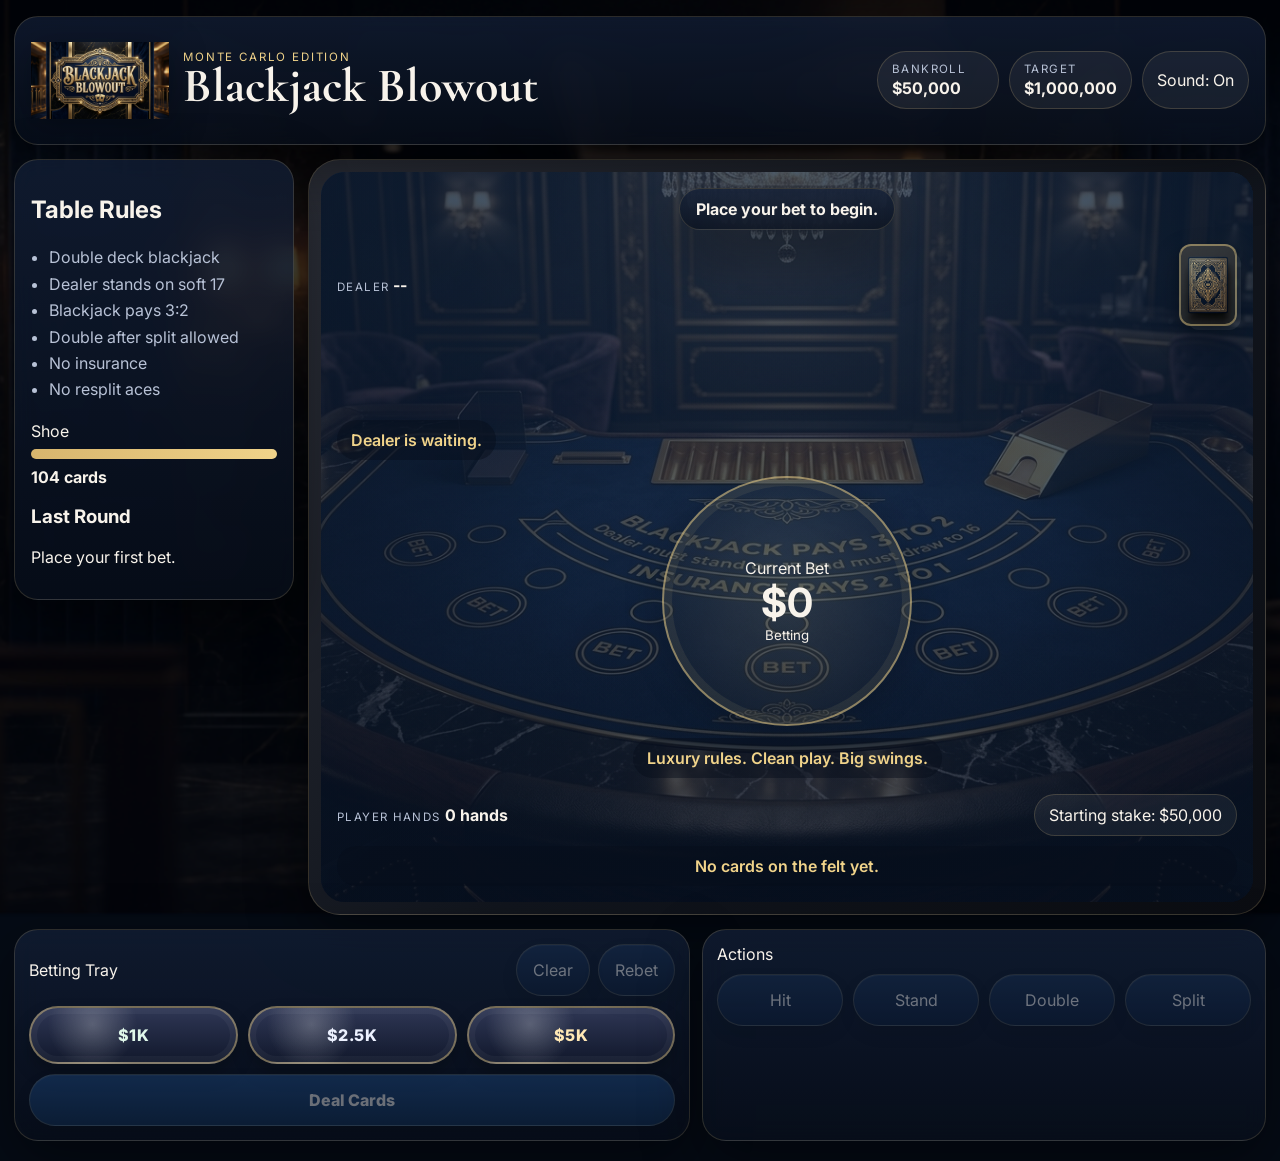
==== blackjack-blowout/index.html @ 3c278574 "Add Blackjack Blowout game" ====
<!DOCTYPE html>
<html lang="en">
<head>
  <meta charset="UTF-8" />
  <meta name="viewport" content="width=device-width, initial-scale=1.0, viewport-fit=cover" />
  <title>Blackjack Blowout</title>
  <link rel="preconnect" href="https://fonts.googleapis.com">
  <link rel="preconnect" href="https://fonts.gstatic.com" crossorigin>
  <link href="https://fonts.googleapis.com/css2?family=Cormorant+Garamond:wght@600;700&family=Inter:wght@400;500;600;700;800&display=swap" rel="stylesheet">
  <link rel="stylesheet" href="./styles.css" />
</head>
<body>
  <div class="app-shell" id="appShell">
    <div class="ambient-bg"></div>
    <div class="table-wrap">
      <header class="topbar glass-panel">
        <div class="brand-wrap">
          <img class="brand-logo" src="./assets/generated/01-logo-plate.png" alt="Blackjack Blowout" />
          <div>
            <div class="eyebrow">Monte Carlo Edition</div>
            <h1>Blackjack Blowout</h1>
          </div>
        </div>
        <div class="top-stats">
          <div class="stat-pill"><span>Bankroll</span><strong id="bankrollValue">$50,000</strong></div>
          <div class="stat-pill"><span>Target</span><strong>$1,000,000</strong></div>
          <button class="icon-btn" id="soundToggle" aria-label="Toggle sound">Sound: On</button>
        </div>
      </header>

      <main class="table-shell">
        <section class="side-panel glass-panel desktop-only">
          <h2>Table Rules</h2>
          <ul class="rule-list">
            <li>Double deck blackjack</li>
            <li>Dealer stands on soft 17</li>
            <li>Blackjack pays 3:2</li>
            <li>Double after split allowed</li>
            <li>No insurance</li>
            <li>No resplit aces</li>
          </ul>
          <div class="shoe-meter">
            <span>Shoe</span>
            <div class="meter"><div id="shoeFill"></div></div>
            <strong id="shoeCount">104 cards</strong>
          </div>
          <div class="round-history">
            <h3>Last Round</h3>
            <p id="lastRoundText">Place your first bet.</p>
          </div>
        </section>

        <section class="table-panel">
          <div class="table-frame">
            <div class="table-surface" id="tableSurface">
              <img class="table-hero" src="./assets/generated/02-table-hero-bg.png" alt="Luxury blackjack table" />
              <div class="table-overlay"></div>

              <div class="status-banner glass-panel" id="statusBanner">Place your bet to begin.</div>

              <section class="dealer-zone zone">
                <div class="zone-heading">
                  <div>
                    <span class="label">Dealer</span>
                    <strong id="dealerTotal">--</strong>
                  </div>
                  <div class="shoe-stack" id="shoeStack" title="Shoe"></div>
                </div>
                <div class="hand-row" id="dealerHand"></div>
              </section>

              <section class="table-center">
                <div class="bet-circle" id="betCircle">
                  <span>Current Bet</span>
                  <strong id="currentBetValue">$0</strong>
                  <small id="roundPhaseLabel">Betting</small>
                </div>
                <div class="table-message" id="tableMessage">Luxury rules. Clean play. Big swings.</div>
              </section>

              <section class="player-zone zone">
                <div class="zone-heading">
                  <div>
                    <span class="label">Player Hands</span>
                    <strong id="playerSummary">0 active</strong>
                  </div>
                  <div class="campaign-pill" id="campaignState">Starting stake: $50,000</div>
                </div>
                <div class="hands-grid" id="playerHands"></div>
              </section>
            </div>
          </div>
        </section>

        <section class="side-panel glass-panel mobile-secondary">
          <div class="mini-grid">
            <div>
              <span class="mini-label">Shoe</span>
              <strong id="shoeCountMobile">104 cards</strong>
            </div>
            <div>
              <span class="mini-label">Round</span>
              <strong id="roundStateMobile">Betting</strong>
            </div>
          </div>
        </section>
      </main>

      <footer class="control-dock">
        <div class="betting-panel glass-panel">
          <div class="panel-header">
            <span>Betting Tray</span>
            <div class="bet-controls-inline">
              <button class="ghost-btn" id="clearBetBtn">Clear</button>
              <button class="ghost-btn" id="rebetBtn">Rebet</button>
            </div>
          </div>
          <div class="chip-row" id="chipRow">
            <button class="chip-btn chip-1000" data-chip="1000">$1K</button>
            <button class="chip-btn chip-2500" data-chip="2500">$2.5K</button>
            <button class="chip-btn chip-5000" data-chip="5000">$5K</button>
          </div>
          <div class="deal-row">
            <button class="primary-btn" id="dealBtn">Deal Cards</button>
          </div>
        </div>

        <div class="action-panel glass-panel">
          <div class="panel-header"><span>Actions</span></div>
          <div class="action-row">
            <button class="action-btn" id="hitBtn">Hit</button>
            <button class="action-btn" id="standBtn">Stand</button>
            <button class="action-btn" id="doubleBtn">Double</button>
            <button class="action-btn" id="splitBtn">Split</button>
          </div>
        </div>
      </footer>
    </div>
  </div>

  <script src="./script.js"></script>
</body>
</html>
---- blackjack-blowout/styles.css ----
:root {
  --bg: #08111f;
  --felt-a: #10284b;
  --felt-b: #0b1c37;
  --felt-c: #17355d;
  --gold: #d7b56d;
  --gold-hi: #f0d38a;
  --marble: #1a1d24;
  --card: #f5efe5;
  --text: #f8f3eb;
  --muted: #b8c2d6;
  --danger: #d55b6a;
  --success: #65d39d;
  --shadow-xl: 0 20px 60px rgba(0, 0, 0, 0.45);
  --shadow-card: 0 12px 28px rgba(0, 0, 0, 0.28), 0 2px 6px rgba(0, 0, 0, 0.2);
  --ring: inset 0 0 0 1px rgba(240, 211, 138, 0.22);
}
* { box-sizing: border-box; }
html, body { margin: 0; min-height: 100%; }
body {
  font-family: 'Inter', system-ui, sans-serif;
  color: var(--text);
  background: radial-gradient(circle at top, #102746, #050b15 58%);
}
button { font: inherit; }
.app-shell {
  position: relative;
  min-height: 100vh;
  overflow: hidden;
}
.ambient-bg {
  position: fixed;
  inset: 0;
  background:
    linear-gradient(rgba(2, 5, 13, 0.6), rgba(2, 5, 13, 0.82)),
    url('./assets/generated/05-ambient-marble-lounge-bg.png') center/cover no-repeat;
  filter: saturate(1.05) blur(1px);
  transform: scale(1.03);
}
.table-wrap {
  position: relative;
  z-index: 1;
  width: min(1400px, 100%);
  margin: 0 auto;
  padding: max(16px, env(safe-area-inset-top)) 14px max(20px, env(safe-area-inset-bottom));
}
.glass-panel {
  background: linear-gradient(180deg, rgba(18, 30, 53, 0.78), rgba(8, 15, 28, 0.72));
  backdrop-filter: blur(12px);
  border: 1px solid rgba(240, 211, 138, 0.16);
  box-shadow: var(--shadow-xl);
}
.topbar {
  border-radius: 24px;
  padding: 14px 16px;
  display: flex;
  flex-wrap: wrap;
  align-items: center;
  justify-content: space-between;
  gap: 14px;
  margin-bottom: 14px;
}
.brand-wrap { display: flex; align-items: center; gap: 14px; min-width: 0; }
.brand-logo {
  width: clamp(84px, 18vw, 138px);
  aspect-ratio: 1.4 / 1;
  object-fit: contain;
  filter: drop-shadow(0 8px 18px rgba(0,0,0,.3));
}
.eyebrow { color: var(--gold-hi); text-transform: uppercase; letter-spacing: 0.16em; font-size: 0.72rem; }
h1 {
  margin: 0;
  font-family: 'Cormorant Garamond', serif;
  font-size: clamp(2rem, 4vw, 3rem);
  line-height: 0.95;
}
.top-stats { display: flex; flex-wrap: wrap; justify-content: flex-end; gap: 10px; }
.stat-pill, .campaign-pill, .icon-btn {
  border-radius: 999px;
  padding: 10px 14px;
  background: rgba(255,255,255,0.06);
  border: 1px solid rgba(240,211,138,.18);
  color: var(--text);
}
.stat-pill { display: flex; flex-direction: column; gap: 2px; min-width: 122px; }
.stat-pill span, .mini-label, .label { color: var(--muted); font-size: 0.72rem; text-transform: uppercase; letter-spacing: 0.12em; }
.stat-pill strong, .campaign-pill { font-size: 1rem; }
.icon-btn { cursor: pointer; }
.table-shell { display: grid; grid-template-columns: 1fr; gap: 14px; }
.table-panel { min-width: 0; }
.table-frame {
  border-radius: 32px;
  padding: 12px;
  background: linear-gradient(135deg, #2a2d36, #11151d 55%, #0b0d12);
  box-shadow: var(--shadow-xl);
  border: 1px solid rgba(240,211,138,.18);
}
.table-surface {
  position: relative;
  overflow: hidden;
  border-radius: 24px;
  background: radial-gradient(circle at top, rgba(255,255,255,.06), transparent 30%), linear-gradient(180deg, var(--felt-c), var(--felt-b));
  min-height: 64vh;
  padding: 16px;
  display: grid;
  grid-template-rows: auto 1fr auto;
}
.table-hero {
  position: absolute;
  inset: 0;
  width: 100%;
  height: 100%;
  object-fit: cover;
  opacity: .38;
}
.table-overlay {
  position: absolute;
  inset: 0;
  background:
    radial-gradient(circle at center, transparent 0, rgba(8,15,28,.08) 42%, rgba(8,15,28,.42) 100%),
    linear-gradient(180deg, rgba(9,22,42,.18), rgba(5,11,22,.26));
}
.status-banner {
  position: relative;
  z-index: 1;
  justify-self: center;
  border-radius: 999px;
  padding: 10px 16px;
  margin-bottom: 14px;
  text-align: center;
  font-weight: 700;
}
.zone, .table-center { position: relative; z-index: 1; }
.zone-heading {
  display: flex; justify-content: space-between; align-items: center; gap: 10px; margin-bottom: 10px;
}
.shoe-stack {
  width: 58px; height: 82px; border-radius: 12px;
  background: url('./assets/generated/04-card-back.png') center/cover no-repeat;
  border: 2px solid rgba(240,211,138,.45);
  box-shadow: var(--shadow-card);
  position: relative;
}
.shoe-stack::after {
  content: '';
  position: absolute;
  inset: 6px -6px -6px 6px;
  border-radius: 12px;
  background: rgba(255,255,255,.08);
  z-index: -1;
}
.hand-row, .hand-cards {
  display: flex;
  align-items: flex-end;
  min-height: 124px;
  flex-wrap: nowrap;
}
.card {
  width: clamp(66px, 16vw, 96px);
  aspect-ratio: 5 / 7;
  border-radius: 12px;
  background: linear-gradient(180deg, #fffcf6, var(--card));
  box-shadow: var(--shadow-card), var(--ring);
  margin-left: -18px;
  position: relative;
  overflow: hidden;
  transform-origin: center bottom;
  animation: dealIn .35s ease;
}
.card:first-child { margin-left: 0; }
.card.face-down {
  background: url('./assets/generated/04-card-back.png') center/cover no-repeat;
}
.card-inner {
  display: flex; flex-direction: column; justify-content: space-between; height: 100%; padding: 8px;
  color: #13161d;
}
.card-value { font-weight: 800; font-size: 1.1rem; }
.card-suit { font-size: 1.2rem; }
.card.center-mark {
  display: flex; align-items: center; justify-content: center; font-size: 1.8rem; font-weight: 800;
}
.card.red .card-inner, .card.red.center-mark { color: #b3263d; }
.table-center {
  display: grid; place-items: center; gap: 12px; padding: 16px 0;
}
.bet-circle {
  width: min(250px, 58vw); aspect-ratio: 1;
  border-radius: 50%;
  border: 2px solid rgba(240,211,138,.55);
  background: radial-gradient(circle at center, rgba(240,211,138,.12), rgba(10,21,41,.28));
  box-shadow: inset 0 0 0 8px rgba(240,211,138,.08), 0 0 38px rgba(0,0,0,.22);
  display: flex; flex-direction: column; align-items: center; justify-content: center;
  text-align: center;
}
.bet-circle strong { font-size: clamp(1.6rem, 5vw, 2.5rem); }
.table-message {
  text-align: center; color: var(--gold-hi); font-weight: 600; background: rgba(8,15,28,.46); padding: 10px 14px; border-radius: 999px;
}
.hands-grid {
  display: grid; grid-template-columns: repeat(auto-fit, minmax(220px, 1fr)); gap: 12px;
}
.player-hand {
  border-radius: 20px; padding: 12px; min-height: 162px; position: relative;
  background: linear-gradient(180deg, rgba(15,27,47,.75), rgba(8,15,28,.82));
  border: 1px solid rgba(240,211,138,.16);
}
.player-hand.active {
  box-shadow: 0 0 0 2px rgba(240,211,138,.35), 0 14px 28px rgba(0,0,0,.22);
  transform: translateY(-2px);
}
.hand-header { display: flex; justify-content: space-between; align-items: center; gap: 8px; margin-bottom: 10px; }
.result-tag {
  font-size: .72rem; text-transform: uppercase; letter-spacing: .12em; padding: 6px 10px; border-radius: 999px; background: rgba(255,255,255,.08);
}
.result-tag.win, .result-tag.blackjack { background: rgba(101,211,157,.18); color: #bff5d9; }
.result-tag.lose, .result-tag.bust { background: rgba(213,91,106,.18); color: #ffcad2; }
.result-tag.push { background: rgba(240,211,138,.14); color: #f0d38a; }
.side-panel { border-radius: 24px; padding: 16px; }
.desktop-only { display: none; }
.mobile-secondary .mini-grid { display: flex; justify-content: space-between; gap: 16px; }
.rule-list { padding-left: 18px; color: var(--muted); line-height: 1.65; }
.shoe-meter { margin-top: 18px; }
.meter { width: 100%; height: 10px; border-radius: 999px; background: rgba(255,255,255,.08); overflow: hidden; margin: 8px 0; }
.meter > div { height: 100%; width: 100%; background: linear-gradient(90deg, var(--gold), var(--gold-hi)); }
.control-dock {
  position: sticky; bottom: 0; z-index: 5; display: grid; grid-template-columns: 1fr; gap: 12px; margin-top: 14px;
}
.betting-panel, .action-panel { border-radius: 24px; padding: 14px; }
.panel-header { display: flex; justify-content: space-between; align-items: center; gap: 10px; margin-bottom: 10px; }
.bet-controls-inline { display: flex; gap: 8px; }
.chip-row, .action-row { display: grid; grid-template-columns: repeat(3, 1fr); gap: 10px; }
.action-row { grid-template-columns: repeat(2, 1fr); }
.chip-btn, .ghost-btn, .primary-btn, .action-btn {
  border: 0; border-radius: 999px; cursor: pointer; color: white;
}
.chip-btn {
  min-height: 58px; font-weight: 800; letter-spacing: .03em;
  background: radial-gradient(circle at 30% 30%, rgba(255,255,255,.24), transparent 30%), linear-gradient(180deg, #2f3755, #11182c);
  border: 2px solid rgba(240,211,138,.45);
  box-shadow: inset 0 0 0 6px rgba(255,255,255,.04), 0 10px 18px rgba(0,0,0,.22);
}
.chip-1000 { color: #dff7ea; }
.chip-2500 { color: #ecf1ff; }
.chip-5000 { color: #ffe8b5; }
.ghost-btn, .action-btn, .primary-btn {
  min-height: 52px; padding: 0 16px;
  background: linear-gradient(180deg, #183258, #0c1e3a);
  border: 1px solid rgba(240,211,138,.25);
  box-shadow: inset 0 1px 0 rgba(255,255,255,.08), 0 8px 18px rgba(0,0,0,.22);
}
.primary-btn { width: 100%; font-weight: 800; background: linear-gradient(180deg, #21518d, #13345c); }
.action-btn[disabled], .primary-btn[disabled], .ghost-btn[disabled], .chip-btn[disabled] {
  opacity: .4; cursor: not-allowed;
}
.deal-row { margin-top: 10px; }
.round-flash { animation: pulseGlow 1s ease; }
.shoe-shuffling { animation: shuffleShake .7s ease 2; }
@keyframes dealIn {
  from { opacity: 0; transform: translateY(-18px) scale(.94) rotate(-4deg); }
  to { opacity: 1; transform: translateY(0) scale(1) rotate(0); }
}
@keyframes pulseGlow {
  0%,100% { box-shadow: 0 0 0 rgba(240,211,138,0); }
  50% { box-shadow: 0 0 32px rgba(240,211,138,.35); }
}
@keyframes shuffleShake {
  0%,100% { transform: rotate(0); }
  25% { transform: rotate(-4deg) translateX(-2px); }
  75% { transform: rotate(4deg) translateX(2px); }
}
@media (min-width: 960px) {
  .table-shell { grid-template-columns: 280px 1fr; align-items: start; }
  .desktop-only { display: block; }
  .mobile-secondary { display: none; }
  .control-dock { grid-template-columns: 1.2fr 1fr; }
  .action-row { grid-template-columns: repeat(4, 1fr); }
}
@media (max-width: 640px) {
  .top-stats { width: 100%; justify-content: stretch; }
  .stat-pill, .icon-btn { flex: 1; min-width: 0; text-align: center; }
  .table-surface { min-height: 58vh; padding: 12px; }
  .hands-grid { grid-template-columns: 1fr; }
  .card { margin-left: -12px; }
}
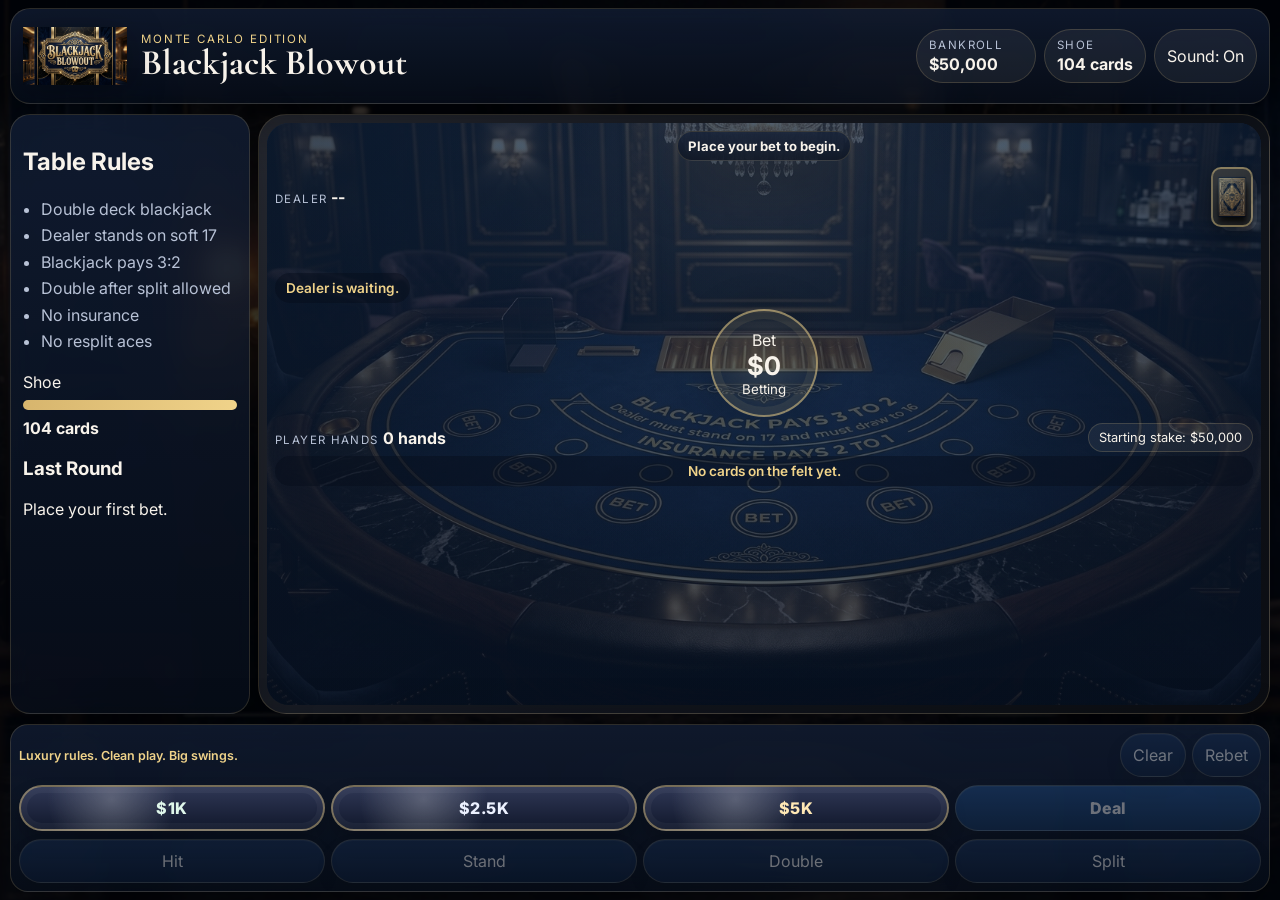
==== commit 04544611: "Consolidate Blackjack Blowout UI for viewport fit" ====
--- a/blackjack-blowout/index.html
+++ b/blackjack-blowout/index.html
@@ -22,9 +22,9 @@
           </div>
         </div>
         <div class="top-stats">
-          <div class="stat-pill"><span>Bankroll</span><strong id="bankrollValue">$50,000</strong></div>
-          <div class="stat-pill"><span>Target</span><strong>$1,000,000</strong></div>
-          <button class="icon-btn" id="soundToggle" aria-label="Toggle sound">Sound: On</button>
+          <div class="stat-pill bankroll-pill"><span>Bankroll</span><strong id="bankrollValue">$50,000</strong></div>
+          <div class="stat-pill compact-stat"><span>Shoe</span><strong id="shoeCountMobile">104 cards</strong></div>
+          <button class="icon-btn compact-sound" id="soundToggle" aria-label="Toggle sound">Sound: On</button>
         </div>
       </header>
 
@@ -58,6 +58,11 @@
 
               <div class="status-banner glass-panel" id="statusBanner">Place your bet to begin.</div>
 
+              <div class="mobile-meta-strip glass-panel">
+                <div><span class="mini-label">Round</span><strong id="roundStateMobile">Betting</strong></div>
+                <div><span class="mini-label">Target</span><strong>$1,000,000</strong></div>
+              </div>
+
               <section class="dealer-zone zone">
                 <div class="zone-heading">
                   <div>
@@ -71,11 +76,10 @@
 
               <section class="table-center">
                 <div class="bet-circle" id="betCircle">
-                  <span>Current Bet</span>
+                  <span>Bet</span>
                   <strong id="currentBetValue">$0</strong>
                   <small id="roundPhaseLabel">Betting</small>
                 </div>
-                <div class="table-message" id="tableMessage">Luxury rules. Clean play. Big swings.</div>
               </section>
 
               <section class="player-zone zone">
@@ -84,7 +88,7 @@
                     <span class="label">Player Hands</span>
                     <strong id="playerSummary">0 active</strong>
                   </div>
-                  <div class="campaign-pill" id="campaignState">Starting stake: $50,000</div>
+                  <div class="campaign-pill" id="campaignState">Target: $1M</div>
                 </div>
                 <div class="hands-grid" id="playerHands"></div>
               </section>
@@ -92,47 +96,28 @@
           </div>
         </section>
 
-        <section class="side-panel glass-panel mobile-secondary">
-          <div class="mini-grid">
-            <div>
-              <span class="mini-label">Shoe</span>
-              <strong id="shoeCountMobile">104 cards</strong>
-            </div>
-            <div>
-              <span class="mini-label">Round</span>
-              <strong id="roundStateMobile">Betting</strong>
-            </div>
-          </div>
-        </section>
+
       </main>
 
-      <footer class="control-dock">
-        <div class="betting-panel glass-panel">
-          <div class="panel-header">
-            <span>Betting Tray</span>
-            <div class="bet-controls-inline">
-              <button class="ghost-btn" id="clearBetBtn">Clear</button>
-              <button class="ghost-btn" id="rebetBtn">Rebet</button>
-            </div>
-          </div>
-          <div class="chip-row" id="chipRow">
-            <button class="chip-btn chip-1000" data-chip="1000">$1K</button>
-            <button class="chip-btn chip-2500" data-chip="2500">$2.5K</button>
-            <button class="chip-btn chip-5000" data-chip="5000">$5K</button>
-          </div>
-          <div class="deal-row">
-            <button class="primary-btn" id="dealBtn">Deal Cards</button>
+      <footer class="control-dock glass-panel">
+        <div class="controls-topline">
+          <div class="control-label" id="tableMessage">Luxury rules. Clean play. Big swings.</div>
+          <div class="bet-controls-inline">
+            <button class="ghost-btn" id="clearBetBtn">Clear</button>
+            <button class="ghost-btn" id="rebetBtn">Rebet</button>
           </div>
         </div>
-
-        <div class="action-panel glass-panel">
-          <div class="panel-header"><span>Actions</span></div>
-          <div class="action-row">
-            <button class="action-btn" id="hitBtn">Hit</button>
-            <button class="action-btn" id="standBtn">Stand</button>
-            <button class="action-btn" id="doubleBtn">Double</button>
-            <button class="action-btn" id="splitBtn">Split</button>
-          </div>
+        <div class="chip-row" id="chipRow">
+          <button class="chip-btn chip-1000" data-chip="1000">$1K</button>
+          <button class="chip-btn chip-2500" data-chip="2500">$2.5K</button>
+          <button class="chip-btn chip-5000" data-chip="5000">$5K</button>
+          <button class="primary-btn deal-btn-inline" id="dealBtn">Deal</button>
+        </div>
+        <div class="action-row">
+          <button class="action-btn" id="hitBtn">Hit</button>
+          <button class="action-btn" id="standBtn">Stand</button>
+          <button class="action-btn" id="doubleBtn">Double</button>
+          <button class="action-btn" id="splitBtn">Split</button>
         </div>
       </footer>
     </div>
--- a/blackjack-blowout/styles.css
+++ b/blackjack-blowout/styles.css
@@ -21,6 +21,7 @@
   font-family: 'Inter', system-ui, sans-serif;
   color: var(--text);
   background: radial-gradient(circle at top, #102746, #050b15 58%);
+  overflow-x: hidden;
 }
 button { font: inherit; }
 .app-shell {
@@ -42,7 +43,11 @@
   z-index: 1;
   width: min(1400px, 100%);
   margin: 0 auto;
-  padding: max(16px, env(safe-area-inset-top)) 14px max(20px, env(safe-area-inset-bottom));
+  min-height: 100dvh;
+  display: grid;
+  grid-template-rows: auto 1fr auto;
+  gap: 10px;
+  padding: max(8px, env(safe-area-inset-top)) 10px max(8px, env(safe-area-inset-bottom));
 }
 .glass-panel {
   background: linear-gradient(180deg, rgba(18, 30, 53, 0.78), rgba(8, 15, 28, 0.72));
@@ -51,18 +56,17 @@
   box-shadow: var(--shadow-xl);
 }
 .topbar {
-  border-radius: 24px;
-  padding: 14px 16px;
+  border-radius: 20px;
+  padding: 10px 12px;
   display: flex;
   flex-wrap: wrap;
   align-items: center;
   justify-content: space-between;
-  gap: 14px;
-  margin-bottom: 14px;
+  gap: 10px;
 }
 .brand-wrap { display: flex; align-items: center; gap: 14px; min-width: 0; }
 .brand-logo {
-  width: clamp(84px, 18vw, 138px);
+  width: clamp(62px, 12vw, 104px);
   aspect-ratio: 1.4 / 1;
   object-fit: contain;
   filter: drop-shadow(0 8px 18px rgba(0,0,0,.3));
@@ -71,39 +75,45 @@
 h1 {
   margin: 0;
   font-family: 'Cormorant Garamond', serif;
-  font-size: clamp(2rem, 4vw, 3rem);
+  font-size: clamp(1.35rem, 2.8vw, 2.4rem);
   line-height: 0.95;
 }
-.top-stats { display: flex; flex-wrap: wrap; justify-content: flex-end; gap: 10px; }
+.top-stats { display: flex; flex-wrap: wrap; justify-content: flex-end; gap: 8px; }
 .stat-pill, .campaign-pill, .icon-btn {
   border-radius: 999px;
-  padding: 10px 14px;
+  padding: 8px 12px;
   background: rgba(255,255,255,0.06);
   border: 1px solid rgba(240,211,138,.18);
   color: var(--text);
 }
-.stat-pill { display: flex; flex-direction: column; gap: 2px; min-width: 122px; }
+.stat-pill { display: flex; flex-direction: column; gap: 2px; min-width: 106px; }
+.bankroll-pill { min-width: 120px; }
+.compact-stat { min-width: 92px; }
+.compact-sound { min-width: 88px; }
 .stat-pill span, .mini-label, .label { color: var(--muted); font-size: 0.72rem; text-transform: uppercase; letter-spacing: 0.12em; }
 .stat-pill strong, .campaign-pill { font-size: 1rem; }
 .icon-btn { cursor: pointer; }
-.table-shell { display: grid; grid-template-columns: 1fr; gap: 14px; }
+.table-shell { display: grid; grid-template-columns: 1fr; gap: 8px; min-height: 0; }
 .table-panel { min-width: 0; }
 .table-frame {
-  border-radius: 32px;
-  padding: 12px;
+  border-radius: 28px;
+  padding: 8px;
   background: linear-gradient(135deg, #2a2d36, #11151d 55%, #0b0d12);
   box-shadow: var(--shadow-xl);
   border: 1px solid rgba(240,211,138,.18);
+  height: 100%;
 }
 .table-surface {
   position: relative;
   overflow: hidden;
-  border-radius: 24px;
+  border-radius: 22px;
   background: radial-gradient(circle at top, rgba(255,255,255,.06), transparent 30%), linear-gradient(180deg, var(--felt-c), var(--felt-b));
-  min-height: 64vh;
-  padding: 16px;
+  min-height: 0;
+  height: 100%;
+  padding: 8px;
   display: grid;
-  grid-template-rows: auto 1fr auto;
+  grid-template-rows: auto auto auto auto 1fr;
+  gap: 6px;
 }
 .table-hero {
   position: absolute;
@@ -125,17 +135,30 @@
   z-index: 1;
   justify-self: center;
   border-radius: 999px;
-  padding: 10px 16px;
-  margin-bottom: 14px;
+  padding: 6px 10px;
   text-align: center;
   font-weight: 700;
-}
+  font-size: .82rem;
+  max-width: 100%;
+}
+.mobile-meta-strip {
+  position: relative;
+  z-index: 1;
+  display: flex;
+  justify-content: space-between;
+  gap: 12px;
+  align-items: center;
+  border-radius: 14px;
+  padding: 6px 10px;
+}
+.mobile-meta-strip strong { font-size: .86rem; }
 .zone, .table-center { position: relative; z-index: 1; }
 .zone-heading {
-  display: flex; justify-content: space-between; align-items: center; gap: 10px; margin-bottom: 10px;
-}
+  display: flex; justify-content: space-between; align-items: center; gap: 8px; margin-bottom: 4px;
+}
+.zone-heading .campaign-pill { font-size: .8rem; padding: 6px 10px; }
 .shoe-stack {
-  width: 58px; height: 82px; border-radius: 12px;
+  width: 42px; height: 60px; border-radius: 10px;
   background: url('./assets/generated/04-card-back.png') center/cover no-repeat;
   border: 2px solid rgba(240,211,138,.45);
   box-shadow: var(--shadow-card);
@@ -152,16 +175,16 @@
 .hand-row, .hand-cards {
   display: flex;
   align-items: flex-end;
-  min-height: 124px;
+  min-height: 72px;
   flex-wrap: nowrap;
 }
 .card {
-  width: clamp(66px, 16vw, 96px);
+  width: clamp(38px, 9vw, 70px);
   aspect-ratio: 5 / 7;
   border-radius: 12px;
   background: linear-gradient(180deg, #fffcf6, var(--card));
   box-shadow: var(--shadow-card), var(--ring);
-  margin-left: -18px;
+  margin-left: -12px;
   position: relative;
   overflow: hidden;
   transform-origin: center bottom;
@@ -172,20 +195,20 @@
   background: url('./assets/generated/04-card-back.png') center/cover no-repeat;
 }
 .card-inner {
-  display: flex; flex-direction: column; justify-content: space-between; height: 100%; padding: 8px;
+  display: flex; flex-direction: column; justify-content: space-between; height: 100%; padding: 5px;
   color: #13161d;
 }
-.card-value { font-weight: 800; font-size: 1.1rem; }
-.card-suit { font-size: 1.2rem; }
+.card-value { font-weight: 800; font-size: .82rem; }
+.card-suit { font-size: .88rem; }
 .card.center-mark {
-  display: flex; align-items: center; justify-content: center; font-size: 1.8rem; font-weight: 800;
+  display: flex; align-items: center; justify-content: center; font-size: 1.15rem; font-weight: 800;
 }
 .card.red .card-inner, .card.red.center-mark { color: #b3263d; }
 .table-center {
-  display: grid; place-items: center; gap: 12px; padding: 16px 0;
+  display: grid; place-items: center; gap: 4px; padding: 0;
 }
 .bet-circle {
-  width: min(250px, 58vw); aspect-ratio: 1;
+  width: min(108px, 24vw); aspect-ratio: 1;
   border-radius: 50%;
   border: 2px solid rgba(240,211,138,.55);
   background: radial-gradient(circle at center, rgba(240,211,138,.12), rgba(10,21,41,.28));
@@ -193,15 +216,15 @@
   display: flex; flex-direction: column; align-items: center; justify-content: center;
   text-align: center;
 }
-.bet-circle strong { font-size: clamp(1.6rem, 5vw, 2.5rem); }
+.bet-circle strong { font-size: clamp(1rem, 3.2vw, 1.6rem); }
 .table-message {
-  text-align: center; color: var(--gold-hi); font-weight: 600; background: rgba(8,15,28,.46); padding: 10px 14px; border-radius: 999px;
+  text-align: center; color: var(--gold-hi); font-weight: 600; background: rgba(8,15,28,.46); padding: 7px 11px; border-radius: 999px; font-size: .85rem;
 }
 .hands-grid {
-  display: grid; grid-template-columns: repeat(auto-fit, minmax(220px, 1fr)); gap: 12px;
+  display: grid; grid-template-columns: repeat(auto-fit, minmax(160px, 1fr)); gap: 6px;
 }
 .player-hand {
-  border-radius: 20px; padding: 12px; min-height: 162px; position: relative;
+  border-radius: 16px; padding: 8px; min-height: 98px; position: relative;
   background: linear-gradient(180deg, rgba(15,27,47,.75), rgba(8,15,28,.82));
   border: 1px solid rgba(240,211,138,.16);
 }
@@ -209,14 +232,14 @@
   box-shadow: 0 0 0 2px rgba(240,211,138,.35), 0 14px 28px rgba(0,0,0,.22);
   transform: translateY(-2px);
 }
-.hand-header { display: flex; justify-content: space-between; align-items: center; gap: 8px; margin-bottom: 10px; }
+.hand-header { display: flex; justify-content: space-between; align-items: center; gap: 8px; margin-bottom: 6px; }
 .result-tag {
   font-size: .72rem; text-transform: uppercase; letter-spacing: .12em; padding: 6px 10px; border-radius: 999px; background: rgba(255,255,255,.08);
 }
 .result-tag.win, .result-tag.blackjack { background: rgba(101,211,157,.18); color: #bff5d9; }
 .result-tag.lose, .result-tag.bust { background: rgba(213,91,106,.18); color: #ffcad2; }
 .result-tag.push { background: rgba(240,211,138,.14); color: #f0d38a; }
-.side-panel { border-radius: 24px; padding: 16px; }
+.side-panel { border-radius: 20px; padding: 12px; }
 .desktop-only { display: none; }
 .mobile-secondary .mini-grid { display: flex; justify-content: space-between; gap: 16px; }
 .rule-list { padding-left: 18px; color: var(--muted); line-height: 1.65; }
@@ -224,18 +247,36 @@
 .meter { width: 100%; height: 10px; border-radius: 999px; background: rgba(255,255,255,.08); overflow: hidden; margin: 8px 0; }
 .meter > div { height: 100%; width: 100%; background: linear-gradient(90deg, var(--gold), var(--gold-hi)); }
 .control-dock {
-  position: sticky; bottom: 0; z-index: 5; display: grid; grid-template-columns: 1fr; gap: 12px; margin-top: 14px;
-}
-.betting-panel, .action-panel { border-radius: 24px; padding: 14px; }
-.panel-header { display: flex; justify-content: space-between; align-items: center; gap: 10px; margin-bottom: 10px; }
-.bet-controls-inline { display: flex; gap: 8px; }
-.chip-row, .action-row { display: grid; grid-template-columns: repeat(3, 1fr); gap: 10px; }
-.action-row { grid-template-columns: repeat(2, 1fr); }
+  z-index: 5;
+  display: grid;
+  grid-template-columns: 1fr;
+  gap: 8px;
+  border-radius: 18px;
+  padding: 8px;
+}
+.controls-topline {
+  display: flex;
+  justify-content: space-between;
+  align-items: center;
+  gap: 10px;
+}
+.control-label {
+  min-width: 0;
+  color: var(--gold-hi);
+  font-weight: 600;
+  font-size: .78rem;
+  white-space: nowrap;
+  overflow: hidden;
+  text-overflow: ellipsis;
+}
+.bet-controls-inline { display: flex; gap: 6px; }
+.chip-row, .action-row { display: grid; grid-template-columns: repeat(4, 1fr); gap: 6px; }
+.deal-btn-inline { min-width: 0; }
 .chip-btn, .ghost-btn, .primary-btn, .action-btn {
   border: 0; border-radius: 999px; cursor: pointer; color: white;
 }
 .chip-btn {
-  min-height: 58px; font-weight: 800; letter-spacing: .03em;
+  min-height: 46px; font-weight: 800; letter-spacing: .03em;
   background: radial-gradient(circle at 30% 30%, rgba(255,255,255,.24), transparent 30%), linear-gradient(180deg, #2f3755, #11182c);
   border: 2px solid rgba(240,211,138,.45);
   box-shadow: inset 0 0 0 6px rgba(255,255,255,.04), 0 10px 18px rgba(0,0,0,.22);
@@ -244,7 +285,7 @@
 .chip-2500 { color: #ecf1ff; }
 .chip-5000 { color: #ffe8b5; }
 .ghost-btn, .action-btn, .primary-btn {
-  min-height: 52px; padding: 0 16px;
+  min-height: 44px; padding: 0 12px;
   background: linear-gradient(180deg, #183258, #0c1e3a);
   border: 1px solid rgba(240,211,138,.25);
   box-shadow: inset 0 1px 0 rgba(255,255,255,.08), 0 8px 18px rgba(0,0,0,.22);
@@ -270,16 +311,50 @@
   75% { transform: rotate(4deg) translateX(2px); }
 }
 @media (min-width: 960px) {
-  .table-shell { grid-template-columns: 280px 1fr; align-items: start; }
+  .table-shell { grid-template-columns: 240px 1fr; align-items: stretch; }
   .desktop-only { display: block; }
-  .mobile-secondary { display: none; }
-  .control-dock { grid-template-columns: 1.2fr 1fr; }
+  .mobile-meta-strip { display: none; }
+}
+@media (max-width: 820px) {
+  .desktop-only { display: none; }
+  .topbar { padding: 8px 10px; }
+  .brand-wrap { gap: 8px; }
+  .eyebrow { display: none; }
+  .top-stats { width: 100%; justify-content: stretch; gap: 6px; }
+  .stat-pill, .icon-btn { flex: 1; min-width: 0; text-align: center; padding: 6px 8px; }
+  .compact-sound { max-width: 96px; }
+  .table-wrap { padding-inline: 8px; gap: 8px; }
+  .table-surface { padding: 8px; }
+  .hands-grid { grid-template-columns: 1fr; }
+}
+@media (max-width: 640px) {
+  .table-wrap { min-height: 100svh; }
+  .topbar { border-radius: 16px; grid-template-columns: 1fr; }
+  .brand-logo { width: 42px; }
+  h1 { font-size: 1rem; }
+  .brand-wrap { min-width: 0; }
+  .top-stats .compact-stat { display: none; }
+  .status-banner { font-size: .76rem; }
+  .mobile-meta-strip { padding: 5px 8px; }
+  .zone-heading strong { font-size: .9rem; }
+  .zone-heading .campaign-pill { display: none; }
+  .bet-circle { width: min(92px, 22vw); }
+  .player-hand { min-height: 88px; }
+  .card { width: clamp(32px, 8.5vw, 52px); margin-left: -8px; }
+  .hand-row, .hand-cards { min-height: 56px; }
+  .controls-topline { flex-wrap: nowrap; }
+  .chip-row { grid-template-columns: repeat(4, minmax(0, 1fr)); }
   .action-row { grid-template-columns: repeat(4, 1fr); }
-}
-@media (max-width: 640px) {
-  .top-stats { width: 100%; justify-content: stretch; }
-  .stat-pill, .icon-btn { flex: 1; min-width: 0; text-align: center; }
-  .table-surface { min-height: 58vh; padding: 12px; }
-  .hands-grid { grid-template-columns: 1fr; }
-  .card { margin-left: -12px; }
-}
+  .chip-btn, .ghost-btn, .action-btn, .primary-btn { min-height: 36px; font-size: .82rem; padding: 0 8px; }
+}
+@media (max-height: 820px) {
+  .topbar, .side-panel, .control-dock { box-shadow: 0 12px 28px rgba(0,0,0,.32); }
+  .table-wrap { gap: 6px; }
+  .table-surface { grid-template-rows: auto auto auto auto 1fr; gap: 4px; }
+  .brand-logo { width: 40px; }
+  h1 { font-size: .96rem; }
+  .status-banner { padding: 5px 8px; }
+  .player-hand { min-height: 82px; }
+  .card { width: clamp(30px, 7.6vw, 48px); }
+  .chip-btn, .ghost-btn, .action-btn, .primary-btn { min-height: 34px; font-size: .78rem; }
+}
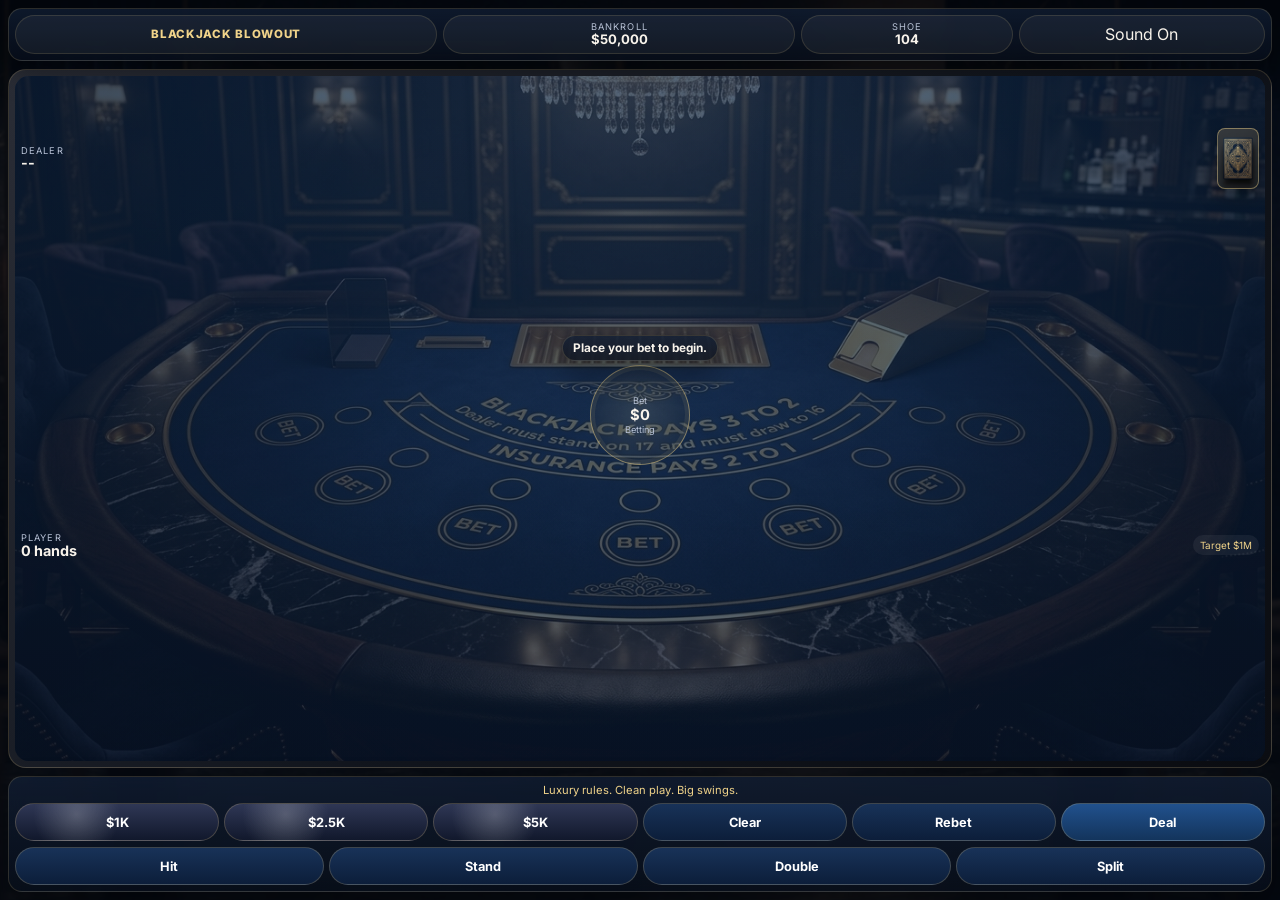
==== commit 25f139ca: "Overhaul Blackjack Blowout for single-viewport play" ====
--- a/blackjack-blowout/index.html
+++ b/blackjack-blowout/index.html
@@ -6,112 +6,69 @@
   <title>Blackjack Blowout</title>
   <link rel="preconnect" href="https://fonts.googleapis.com">
   <link rel="preconnect" href="https://fonts.gstatic.com" crossorigin>
-  <link href="https://fonts.googleapis.com/css2?family=Cormorant+Garamond:wght@600;700&family=Inter:wght@400;500;600;700;800&display=swap" rel="stylesheet">
+  <link href="https://fonts.googleapis.com/css2?family=Inter:wght@500;600;700;800&display=swap" rel="stylesheet">
   <link rel="stylesheet" href="./styles.css" />
 </head>
 <body>
-  <div class="app-shell" id="appShell">
+  <div class="app-shell">
     <div class="ambient-bg"></div>
-    <div class="table-wrap">
-      <header class="topbar glass-panel">
-        <div class="brand-wrap">
-          <img class="brand-logo" src="./assets/generated/01-logo-plate.png" alt="Blackjack Blowout" />
-          <div>
-            <div class="eyebrow">Monte Carlo Edition</div>
-            <h1>Blackjack Blowout</h1>
+    <main class="game-layout">
+      <header class="hud-bar glass-panel">
+        <div class="hud-chip brand-chip">BLACKJACK BLOWOUT</div>
+        <div class="hud-chip"><span>Bankroll</span><strong id="bankrollValue">$50,000</strong></div>
+        <div class="hud-chip compact"><span>Shoe</span><strong id="shoeCountMobile">104</strong></div>
+        <button class="hud-chip sound-chip" id="soundToggle" aria-label="Toggle sound">Sound On</button>
+      </header>
+
+      <section class="table-frame">
+        <div class="table-surface" id="tableSurface">
+          <img class="table-hero" src="./assets/generated/02-table-hero-bg.png" alt="Luxury blackjack table" />
+          <div class="table-overlay"></div>
+
+          <div class="table-grid">
+            <section class="dealer-zone zone">
+              <div class="zone-topline">
+                <div class="zone-label-wrap">
+                  <span class="label">Dealer</span>
+                  <strong id="dealerTotal">--</strong>
+                </div>
+                <div class="shoe-stack" id="shoeStack" title="Shoe"></div>
+              </div>
+              <div class="hand-row" id="dealerHand"></div>
+            </section>
+
+            <section class="center-zone">
+              <div class="status-banner glass-panel" id="statusBanner">Place your bet to begin.</div>
+              <div class="bet-circle" id="betCircle">
+                <span>Bet</span>
+                <strong id="currentBetValue">$0</strong>
+                <small id="roundPhaseLabel">Betting</small>
+              </div>
+            </section>
+
+            <section class="player-zone zone">
+              <div class="zone-topline">
+                <div class="zone-label-wrap">
+                  <span class="label">Player</span>
+                  <strong id="playerSummary">0 hands</strong>
+                </div>
+                <div class="mini-campaign" id="campaignState">Target $1M</div>
+              </div>
+              <div class="hands-grid" id="playerHands"></div>
+            </section>
           </div>
         </div>
-        <div class="top-stats">
-          <div class="stat-pill bankroll-pill"><span>Bankroll</span><strong id="bankrollValue">$50,000</strong></div>
-          <div class="stat-pill compact-stat"><span>Shoe</span><strong id="shoeCountMobile">104 cards</strong></div>
-          <button class="icon-btn compact-sound" id="soundToggle" aria-label="Toggle sound">Sound: On</button>
-        </div>
-      </header>
-
-      <main class="table-shell">
-        <section class="side-panel glass-panel desktop-only">
-          <h2>Table Rules</h2>
-          <ul class="rule-list">
-            <li>Double deck blackjack</li>
-            <li>Dealer stands on soft 17</li>
-            <li>Blackjack pays 3:2</li>
-            <li>Double after split allowed</li>
-            <li>No insurance</li>
-            <li>No resplit aces</li>
-          </ul>
-          <div class="shoe-meter">
-            <span>Shoe</span>
-            <div class="meter"><div id="shoeFill"></div></div>
-            <strong id="shoeCount">104 cards</strong>
-          </div>
-          <div class="round-history">
-            <h3>Last Round</h3>
-            <p id="lastRoundText">Place your first bet.</p>
-          </div>
-        </section>
-
-        <section class="table-panel">
-          <div class="table-frame">
-            <div class="table-surface" id="tableSurface">
-              <img class="table-hero" src="./assets/generated/02-table-hero-bg.png" alt="Luxury blackjack table" />
-              <div class="table-overlay"></div>
-
-              <div class="status-banner glass-panel" id="statusBanner">Place your bet to begin.</div>
-
-              <div class="mobile-meta-strip glass-panel">
-                <div><span class="mini-label">Round</span><strong id="roundStateMobile">Betting</strong></div>
-                <div><span class="mini-label">Target</span><strong>$1,000,000</strong></div>
-              </div>
-
-              <section class="dealer-zone zone">
-                <div class="zone-heading">
-                  <div>
-                    <span class="label">Dealer</span>
-                    <strong id="dealerTotal">--</strong>
-                  </div>
-                  <div class="shoe-stack" id="shoeStack" title="Shoe"></div>
-                </div>
-                <div class="hand-row" id="dealerHand"></div>
-              </section>
-
-              <section class="table-center">
-                <div class="bet-circle" id="betCircle">
-                  <span>Bet</span>
-                  <strong id="currentBetValue">$0</strong>
-                  <small id="roundPhaseLabel">Betting</small>
-                </div>
-              </section>
-
-              <section class="player-zone zone">
-                <div class="zone-heading">
-                  <div>
-                    <span class="label">Player Hands</span>
-                    <strong id="playerSummary">0 active</strong>
-                  </div>
-                  <div class="campaign-pill" id="campaignState">Target: $1M</div>
-                </div>
-                <div class="hands-grid" id="playerHands"></div>
-              </section>
-            </div>
-          </div>
-        </section>
-
-
-      </main>
+      </section>
 
       <footer class="control-dock glass-panel">
-        <div class="controls-topline">
-          <div class="control-label" id="tableMessage">Luxury rules. Clean play. Big swings.</div>
-          <div class="bet-controls-inline">
-            <button class="ghost-btn" id="clearBetBtn">Clear</button>
-            <button class="ghost-btn" id="rebetBtn">Rebet</button>
-          </div>
-        </div>
+        <div class="controls-meta" id="tableMessage">Luxury rules. Clean play. Big swings.</div>
         <div class="chip-row" id="chipRow">
           <button class="chip-btn chip-1000" data-chip="1000">$1K</button>
           <button class="chip-btn chip-2500" data-chip="2500">$2.5K</button>
           <button class="chip-btn chip-5000" data-chip="5000">$5K</button>
-          <button class="primary-btn deal-btn-inline" id="dealBtn">Deal</button>
+          <button class="ghost-btn" id="clearBetBtn">Clear</button>
+          <button class="ghost-btn" id="rebetBtn">Rebet</button>
+          <button class="primary-btn" id="dealBtn">Deal</button>
         </div>
         <div class="action-row">
           <button class="action-btn" id="hitBtn">Hit</button>
@@ -120,7 +77,7 @@
           <button class="action-btn" id="splitBtn">Split</button>
         </div>
       </footer>
-    </div>
+    </main>
   </div>
 
   <script src="./script.js"></script>
--- a/blackjack-blowout/styles.css
+++ b/blackjack-blowout/styles.css
@@ -1,119 +1,108 @@
 :root {
-  --bg: #08111f;
-  --felt-a: #10284b;
-  --felt-b: #0b1c37;
-  --felt-c: #17355d;
   --gold: #d7b56d;
   --gold-hi: #f0d38a;
-  --marble: #1a1d24;
-  --card: #f5efe5;
+  --felt-a: #123158;
+  --felt-b: #0b1c37;
   --text: #f8f3eb;
   --muted: #b8c2d6;
-  --danger: #d55b6a;
-  --success: #65d39d;
-  --shadow-xl: 0 20px 60px rgba(0, 0, 0, 0.45);
-  --shadow-card: 0 12px 28px rgba(0, 0, 0, 0.28), 0 2px 6px rgba(0, 0, 0, 0.2);
-  --ring: inset 0 0 0 1px rgba(240, 211, 138, 0.22);
-}
-* { box-sizing: border-box; }
-html, body { margin: 0; min-height: 100%; }
+  --card: #f5efe5;
+  --shadow-xl: 0 12px 28px rgba(0, 0, 0, 0.36);
+  --shadow-card: 0 8px 20px rgba(0, 0, 0, 0.26), 0 2px 5px rgba(0, 0, 0, 0.16);
+}
+* { box-sizing: border-box; -webkit-tap-highlight-color: transparent; }
+html, body { margin: 0; width: 100%; height: 100%; overflow: hidden; }
 body {
   font-family: 'Inter', system-ui, sans-serif;
   color: var(--text);
-  background: radial-gradient(circle at top, #102746, #050b15 58%);
-  overflow-x: hidden;
+  background: #07111f;
 }
 button { font: inherit; }
 .app-shell {
   position: relative;
-  min-height: 100vh;
+  width: 100vw;
+  height: 100dvh;
   overflow: hidden;
 }
 .ambient-bg {
-  position: fixed;
+  position: absolute;
   inset: 0;
   background:
-    linear-gradient(rgba(2, 5, 13, 0.6), rgba(2, 5, 13, 0.82)),
+    linear-gradient(rgba(4, 9, 18, 0.7), rgba(4, 9, 18, 0.85)),
     url('./assets/generated/05-ambient-marble-lounge-bg.png') center/cover no-repeat;
-  filter: saturate(1.05) blur(1px);
+  filter: blur(1px) saturate(1.05);
   transform: scale(1.03);
 }
-.table-wrap {
+.game-layout {
   position: relative;
   z-index: 1;
-  width: min(1400px, 100%);
-  margin: 0 auto;
-  min-height: 100dvh;
-  display: grid;
-  grid-template-rows: auto 1fr auto;
-  gap: 10px;
-  padding: max(8px, env(safe-area-inset-top)) 10px max(8px, env(safe-area-inset-bottom));
+  width: 100%;
+  height: 100%;
+  padding: max(6px, env(safe-area-inset-top)) 6px max(6px, env(safe-area-inset-bottom));
+  display: grid;
+  grid-template-rows: auto minmax(0, 1fr) auto;
+  gap: 6px;
+  overflow: hidden;
 }
 .glass-panel {
-  background: linear-gradient(180deg, rgba(18, 30, 53, 0.78), rgba(8, 15, 28, 0.72));
-  backdrop-filter: blur(12px);
+  background: linear-gradient(180deg, rgba(17, 30, 52, 0.78), rgba(8, 15, 28, 0.72));
   border: 1px solid rgba(240, 211, 138, 0.16);
   box-shadow: var(--shadow-xl);
-}
-.topbar {
-  border-radius: 20px;
-  padding: 10px 12px;
-  display: flex;
-  flex-wrap: wrap;
-  align-items: center;
-  justify-content: space-between;
-  gap: 10px;
-}
-.brand-wrap { display: flex; align-items: center; gap: 14px; min-width: 0; }
-.brand-logo {
-  width: clamp(62px, 12vw, 104px);
-  aspect-ratio: 1.4 / 1;
-  object-fit: contain;
-  filter: drop-shadow(0 8px 18px rgba(0,0,0,.3));
-}
-.eyebrow { color: var(--gold-hi); text-transform: uppercase; letter-spacing: 0.16em; font-size: 0.72rem; }
-h1 {
-  margin: 0;
-  font-family: 'Cormorant Garamond', serif;
-  font-size: clamp(1.35rem, 2.8vw, 2.4rem);
-  line-height: 0.95;
-}
-.top-stats { display: flex; flex-wrap: wrap; justify-content: flex-end; gap: 8px; }
-.stat-pill, .campaign-pill, .icon-btn {
-  border-radius: 999px;
-  padding: 8px 12px;
-  background: rgba(255,255,255,0.06);
+  backdrop-filter: blur(10px);
+}
+.hud-bar {
+  min-height: 0;
+  border-radius: 14px;
+  padding: 6px;
+  display: grid;
+  grid-template-columns: 1.2fr 1fr .55fr .72fr;
+  gap: 6px;
+}
+.hud-chip {
+  min-width: 0;
+  border-radius: 999px;
+  padding: 6px 8px;
+  background: rgba(255,255,255,.05);
+  border: 1px solid rgba(240,211,138,.14);
+  display: flex;
+  flex-direction: column;
+  justify-content: center;
+  align-items: center;
+  text-align: center;
+  line-height: 1.1;
+}
+.hud-chip span, .label {
+  font-size: .58rem;
+  text-transform: uppercase;
+  letter-spacing: .12em;
+  color: var(--muted);
+}
+.hud-chip strong { font-size: .82rem; }
+.brand-chip {
+  font-size: .72rem;
+  font-weight: 800;
+  letter-spacing: .06em;
+  color: var(--gold-hi);
+}
+.sound-chip {
+  cursor: pointer;
+  color: var(--text);
+}
+.table-frame {
+  min-height: 0;
+  border-radius: 18px;
+  padding: 6px;
+  background: linear-gradient(135deg, #2a2d36, #11151d 55%, #0b0d12);
   border: 1px solid rgba(240,211,138,.18);
-  color: var(--text);
-}
-.stat-pill { display: flex; flex-direction: column; gap: 2px; min-width: 106px; }
-.bankroll-pill { min-width: 120px; }
-.compact-stat { min-width: 92px; }
-.compact-sound { min-width: 88px; }
-.stat-pill span, .mini-label, .label { color: var(--muted); font-size: 0.72rem; text-transform: uppercase; letter-spacing: 0.12em; }
-.stat-pill strong, .campaign-pill { font-size: 1rem; }
-.icon-btn { cursor: pointer; }
-.table-shell { display: grid; grid-template-columns: 1fr; gap: 8px; min-height: 0; }
-.table-panel { min-width: 0; }
-.table-frame {
-  border-radius: 28px;
-  padding: 8px;
-  background: linear-gradient(135deg, #2a2d36, #11151d 55%, #0b0d12);
-  box-shadow: var(--shadow-xl);
-  border: 1px solid rgba(240,211,138,.18);
-  height: 100%;
+  overflow: hidden;
 }
 .table-surface {
   position: relative;
-  overflow: hidden;
-  border-radius: 22px;
-  background: radial-gradient(circle at top, rgba(255,255,255,.06), transparent 30%), linear-gradient(180deg, var(--felt-c), var(--felt-b));
-  min-height: 0;
-  height: 100%;
-  padding: 8px;
-  display: grid;
-  grid-template-rows: auto auto auto auto 1fr;
-  gap: 6px;
+  width: 100%;
+  height: 100%;
+  min-height: 0;
+  border-radius: 14px;
+  overflow: hidden;
+  background: linear-gradient(180deg, var(--felt-a), var(--felt-b));
 }
 .table-hero {
   position: absolute;
@@ -121,240 +110,229 @@
   width: 100%;
   height: 100%;
   object-fit: cover;
-  opacity: .38;
+  opacity: .33;
 }
 .table-overlay {
   position: absolute;
   inset: 0;
-  background:
-    radial-gradient(circle at center, transparent 0, rgba(8,15,28,.08) 42%, rgba(8,15,28,.42) 100%),
-    linear-gradient(180deg, rgba(9,22,42,.18), rgba(5,11,22,.26));
-}
-.status-banner {
+  background: radial-gradient(circle at center, transparent 0, rgba(6,12,24,.08) 40%, rgba(6,12,24,.42) 100%);
+}
+.table-grid {
   position: relative;
   z-index: 1;
-  justify-self: center;
-  border-radius: 999px;
-  padding: 6px 10px;
+  height: 100%;
+  display: grid;
+  grid-template-rows: minmax(0, 1fr) auto minmax(0, 1.15fr);
+  gap: 4px;
+  padding: 6px;
+}
+.zone, .center-zone {
+  min-height: 0;
+  display: grid;
+  gap: 4px;
+}
+.zone-topline {
+  display: flex;
+  justify-content: space-between;
+  align-items: center;
+  gap: 8px;
+  min-height: 0;
+}
+.zone-label-wrap {
+  min-width: 0;
+  display: flex;
+  flex-direction: column;
+  line-height: 1.05;
+}
+.zone-label-wrap strong {
+  font-size: .9rem;
+}
+.shoe-stack {
+  width: min(9vw, 36px);
+  height: calc(min(9vw, 36px) * 1.45);
+  border-radius: 8px;
+  background: url('./assets/generated/04-card-back.png') center/cover no-repeat;
+  border: 1px solid rgba(240,211,138,.45);
+  box-shadow: var(--shadow-card);
+  flex: 0 0 auto;
+}
+.hand-row, .hand-cards {
+  min-height: 0;
+  display: flex;
+  align-items: flex-end;
+  overflow: hidden;
+}
+.card {
+  width: min(11vw, 48px);
+  aspect-ratio: 5 / 7;
+  border-radius: 8px;
+  background: linear-gradient(180deg, #fffdf9, var(--card));
+  box-shadow: var(--shadow-card);
+  margin-left: -10px;
+  overflow: hidden;
+}
+.card:first-child { margin-left: 0; }
+.card.face-down { background: url('./assets/generated/04-card-back.png') center/cover no-repeat; }
+.card-inner {
+  display: flex;
+  flex-direction: column;
+  justify-content: space-between;
+  height: 100%;
+  padding: 4px;
+  color: #141820;
+}
+.card-value { font-size: .72rem; font-weight: 800; }
+.card-suit { font-size: .78rem; }
+.card.center-mark {
+  display: flex;
+  align-items: center;
+  justify-content: center;
+  font-size: 1rem;
+  font-weight: 800;
+}
+.card.red .card-inner, .card.red.center-mark { color: #b3263d; }
+.center-zone {
+  place-items: center;
+  align-content: center;
+  gap: 4px;
+}
+.status-banner {
+  border-radius: 999px;
+  padding: 5px 10px;
   text-align: center;
   font-weight: 700;
-  font-size: .82rem;
+  font-size: .74rem;
   max-width: 100%;
 }
-.mobile-meta-strip {
-  position: relative;
-  z-index: 1;
+.bet-circle {
+  width: min(22vw, 88px);
+  aspect-ratio: 1;
+  border-radius: 50%;
+  border: 1px solid rgba(240,211,138,.5);
+  display: flex;
+  flex-direction: column;
+  justify-content: center;
+  align-items: center;
+  text-align: center;
+  background: radial-gradient(circle at center, rgba(240,211,138,.12), rgba(10,21,41,.28));
+  box-shadow: inset 0 0 0 4px rgba(240,211,138,.08);
+}
+.bet-circle span, .bet-circle small { font-size: .58rem; color: var(--muted); }
+.bet-circle strong { font-size: .92rem; }
+.hands-grid {
+  min-height: 0;
+  display: grid;
+  grid-template-columns: 1fr;
+  gap: 4px;
+  overflow: hidden;
+}
+.player-hand {
+  min-height: 0;
+  border-radius: 12px;
+  padding: 6px;
+  background: linear-gradient(180deg, rgba(15,27,47,.72), rgba(8,15,28,.82));
+  border: 1px solid rgba(240,211,138,.14);
+  display: grid;
+  gap: 4px;
+  overflow: hidden;
+}
+.player-hand.active { box-shadow: 0 0 0 1px rgba(240,211,138,.35); }
+.hand-header {
   display: flex;
   justify-content: space-between;
-  gap: 12px;
-  align-items: center;
-  border-radius: 14px;
-  padding: 6px 10px;
-}
-.mobile-meta-strip strong { font-size: .86rem; }
-.zone, .table-center { position: relative; z-index: 1; }
-.zone-heading {
-  display: flex; justify-content: space-between; align-items: center; gap: 8px; margin-bottom: 4px;
-}
-.zone-heading .campaign-pill { font-size: .8rem; padding: 6px 10px; }
-.shoe-stack {
-  width: 42px; height: 60px; border-radius: 10px;
-  background: url('./assets/generated/04-card-back.png') center/cover no-repeat;
-  border: 2px solid rgba(240,211,138,.45);
-  box-shadow: var(--shadow-card);
-  position: relative;
-}
-.shoe-stack::after {
-  content: '';
-  position: absolute;
-  inset: 6px -6px -6px 6px;
-  border-radius: 12px;
+  align-items: center;
+  gap: 6px;
+  min-height: 0;
+}
+.hand-header strong { font-size: .76rem; }
+.result-tag {
+  font-size: .56rem;
+  text-transform: uppercase;
+  letter-spacing: .08em;
+  padding: 3px 6px;
+  border-radius: 999px;
   background: rgba(255,255,255,.08);
-  z-index: -1;
-}
-.hand-row, .hand-cards {
-  display: flex;
-  align-items: flex-end;
-  min-height: 72px;
-  flex-wrap: nowrap;
-}
-.card {
-  width: clamp(38px, 9vw, 70px);
-  aspect-ratio: 5 / 7;
-  border-radius: 12px;
-  background: linear-gradient(180deg, #fffcf6, var(--card));
-  box-shadow: var(--shadow-card), var(--ring);
-  margin-left: -12px;
-  position: relative;
-  overflow: hidden;
-  transform-origin: center bottom;
-  animation: dealIn .35s ease;
-}
-.card:first-child { margin-left: 0; }
-.card.face-down {
-  background: url('./assets/generated/04-card-back.png') center/cover no-repeat;
-}
-.card-inner {
-  display: flex; flex-direction: column; justify-content: space-between; height: 100%; padding: 5px;
-  color: #13161d;
-}
-.card-value { font-weight: 800; font-size: .82rem; }
-.card-suit { font-size: .88rem; }
-.card.center-mark {
-  display: flex; align-items: center; justify-content: center; font-size: 1.15rem; font-weight: 800;
-}
-.card.red .card-inner, .card.red.center-mark { color: #b3263d; }
-.table-center {
-  display: grid; place-items: center; gap: 4px; padding: 0;
-}
-.bet-circle {
-  width: min(108px, 24vw); aspect-ratio: 1;
-  border-radius: 50%;
-  border: 2px solid rgba(240,211,138,.55);
-  background: radial-gradient(circle at center, rgba(240,211,138,.12), rgba(10,21,41,.28));
-  box-shadow: inset 0 0 0 8px rgba(240,211,138,.08), 0 0 38px rgba(0,0,0,.22);
-  display: flex; flex-direction: column; align-items: center; justify-content: center;
-  text-align: center;
-}
-.bet-circle strong { font-size: clamp(1rem, 3.2vw, 1.6rem); }
-.table-message {
-  text-align: center; color: var(--gold-hi); font-weight: 600; background: rgba(8,15,28,.46); padding: 7px 11px; border-radius: 999px; font-size: .85rem;
-}
-.hands-grid {
-  display: grid; grid-template-columns: repeat(auto-fit, minmax(160px, 1fr)); gap: 6px;
-}
-.player-hand {
-  border-radius: 16px; padding: 8px; min-height: 98px; position: relative;
-  background: linear-gradient(180deg, rgba(15,27,47,.75), rgba(8,15,28,.82));
-  border: 1px solid rgba(240,211,138,.16);
-}
-.player-hand.active {
-  box-shadow: 0 0 0 2px rgba(240,211,138,.35), 0 14px 28px rgba(0,0,0,.22);
-  transform: translateY(-2px);
-}
-.hand-header { display: flex; justify-content: space-between; align-items: center; gap: 8px; margin-bottom: 6px; }
-.result-tag {
-  font-size: .72rem; text-transform: uppercase; letter-spacing: .12em; padding: 6px 10px; border-radius: 999px; background: rgba(255,255,255,.08);
 }
 .result-tag.win, .result-tag.blackjack { background: rgba(101,211,157,.18); color: #bff5d9; }
 .result-tag.lose, .result-tag.bust { background: rgba(213,91,106,.18); color: #ffcad2; }
 .result-tag.push { background: rgba(240,211,138,.14); color: #f0d38a; }
-.side-panel { border-radius: 20px; padding: 12px; }
-.desktop-only { display: none; }
-.mobile-secondary .mini-grid { display: flex; justify-content: space-between; gap: 16px; }
-.rule-list { padding-left: 18px; color: var(--muted); line-height: 1.65; }
-.shoe-meter { margin-top: 18px; }
-.meter { width: 100%; height: 10px; border-radius: 999px; background: rgba(255,255,255,.08); overflow: hidden; margin: 8px 0; }
-.meter > div { height: 100%; width: 100%; background: linear-gradient(90deg, var(--gold), var(--gold-hi)); }
+.mini-campaign {
+  font-size: .62rem;
+  color: var(--gold-hi);
+  background: rgba(255,255,255,.06);
+  padding: 4px 7px;
+  border-radius: 999px;
+  white-space: nowrap;
+}
 .control-dock {
-  z-index: 5;
-  display: grid;
-  grid-template-columns: 1fr;
-  gap: 8px;
-  border-radius: 18px;
-  padding: 8px;
-}
-.controls-topline {
-  display: flex;
-  justify-content: space-between;
-  align-items: center;
-  gap: 10px;
-}
-.control-label {
+  min-height: 0;
+  border-radius: 14px;
+  padding: 6px;
+  display: grid;
+  grid-template-rows: auto auto auto;
+  gap: 6px;
+}
+.controls-meta {
   min-width: 0;
+  font-size: .7rem;
   color: var(--gold-hi);
-  font-weight: 600;
-  font-size: .78rem;
+  text-align: center;
   white-space: nowrap;
   overflow: hidden;
   text-overflow: ellipsis;
 }
-.bet-controls-inline { display: flex; gap: 6px; }
-.chip-row, .action-row { display: grid; grid-template-columns: repeat(4, 1fr); gap: 6px; }
-.deal-btn-inline { min-width: 0; }
+.chip-row {
+  display: grid;
+  grid-template-columns: repeat(6, 1fr);
+  gap: 5px;
+}
+.action-row {
+  display: grid;
+  grid-template-columns: repeat(4, 1fr);
+  gap: 5px;
+}
 .chip-btn, .ghost-btn, .primary-btn, .action-btn {
-  border: 0; border-radius: 999px; cursor: pointer; color: white;
+  min-width: 0;
+  height: clamp(30px, 5vh, 38px);
+  border-radius: 999px;
+  border: 1px solid rgba(240,211,138,.22);
+  color: #fff;
+  cursor: pointer;
+  padding: 0 6px;
+  font-weight: 700;
+  font-size: .74rem;
 }
 .chip-btn {
-  min-height: 46px; font-weight: 800; letter-spacing: .03em;
-  background: radial-gradient(circle at 30% 30%, rgba(255,255,255,.24), transparent 30%), linear-gradient(180deg, #2f3755, #11182c);
-  border: 2px solid rgba(240,211,138,.45);
-  box-shadow: inset 0 0 0 6px rgba(255,255,255,.04), 0 10px 18px rgba(0,0,0,.22);
-}
-.chip-1000 { color: #dff7ea; }
-.chip-2500 { color: #ecf1ff; }
-.chip-5000 { color: #ffe8b5; }
+  background: radial-gradient(circle at 30% 30%, rgba(255,255,255,.22), transparent 30%), linear-gradient(180deg, #2f3755, #11182c);
+}
 .ghost-btn, .action-btn, .primary-btn {
-  min-height: 44px; padding: 0 12px;
   background: linear-gradient(180deg, #183258, #0c1e3a);
-  border: 1px solid rgba(240,211,138,.25);
-  box-shadow: inset 0 1px 0 rgba(255,255,255,.08), 0 8px 18px rgba(0,0,0,.22);
-}
-.primary-btn { width: 100%; font-weight: 800; background: linear-gradient(180deg, #21518d, #13345c); }
-.action-btn[disabled], .primary-btn[disabled], .ghost-btn[disabled], .chip-btn[disabled] {
-  opacity: .4; cursor: not-allowed;
-}
-.deal-row { margin-top: 10px; }
-.round-flash { animation: pulseGlow 1s ease; }
+}
+.primary-btn { background: linear-gradient(180deg, #21518d, #13345c); }
+.chip-btn[disabled], .ghost-btn[disabled], .primary-btn[disabled], .action-btn[disabled] {
+  opacity: .4;
+  cursor: not-allowed;
+}
 .shoe-shuffling { animation: shuffleShake .7s ease 2; }
-@keyframes dealIn {
-  from { opacity: 0; transform: translateY(-18px) scale(.94) rotate(-4deg); }
-  to { opacity: 1; transform: translateY(0) scale(1) rotate(0); }
-}
-@keyframes pulseGlow {
-  0%,100% { box-shadow: 0 0 0 rgba(240,211,138,0); }
-  50% { box-shadow: 0 0 32px rgba(240,211,138,.35); }
-}
 @keyframes shuffleShake {
   0%,100% { transform: rotate(0); }
   25% { transform: rotate(-4deg) translateX(-2px); }
   75% { transform: rotate(4deg) translateX(2px); }
 }
-@media (min-width: 960px) {
-  .table-shell { grid-template-columns: 240px 1fr; align-items: stretch; }
-  .desktop-only { display: block; }
-  .mobile-meta-strip { display: none; }
-}
-@media (max-width: 820px) {
-  .desktop-only { display: none; }
-  .topbar { padding: 8px 10px; }
-  .brand-wrap { gap: 8px; }
-  .eyebrow { display: none; }
-  .top-stats { width: 100%; justify-content: stretch; gap: 6px; }
-  .stat-pill, .icon-btn { flex: 1; min-width: 0; text-align: center; padding: 6px 8px; }
-  .compact-sound { max-width: 96px; }
-  .table-wrap { padding-inline: 8px; gap: 8px; }
-  .table-surface { padding: 8px; }
-  .hands-grid { grid-template-columns: 1fr; }
-}
-@media (max-width: 640px) {
-  .table-wrap { min-height: 100svh; }
-  .topbar { border-radius: 16px; grid-template-columns: 1fr; }
-  .brand-logo { width: 42px; }
-  h1 { font-size: 1rem; }
-  .brand-wrap { min-width: 0; }
-  .top-stats .compact-stat { display: none; }
-  .status-banner { font-size: .76rem; }
-  .mobile-meta-strip { padding: 5px 8px; }
-  .zone-heading strong { font-size: .9rem; }
-  .zone-heading .campaign-pill { display: none; }
-  .bet-circle { width: min(92px, 22vw); }
-  .player-hand { min-height: 88px; }
-  .card { width: clamp(32px, 8.5vw, 52px); margin-left: -8px; }
-  .hand-row, .hand-cards { min-height: 56px; }
-  .controls-topline { flex-wrap: nowrap; }
-  .chip-row { grid-template-columns: repeat(4, minmax(0, 1fr)); }
-  .action-row { grid-template-columns: repeat(4, 1fr); }
-  .chip-btn, .ghost-btn, .action-btn, .primary-btn { min-height: 36px; font-size: .82rem; padding: 0 8px; }
-}
-@media (max-height: 820px) {
-  .topbar, .side-panel, .control-dock { box-shadow: 0 12px 28px rgba(0,0,0,.32); }
-  .table-wrap { gap: 6px; }
-  .table-surface { grid-template-rows: auto auto auto auto 1fr; gap: 4px; }
-  .brand-logo { width: 40px; }
-  h1 { font-size: .96rem; }
-  .status-banner { padding: 5px 8px; }
-  .player-hand { min-height: 82px; }
-  .card { width: clamp(30px, 7.6vw, 48px); }
-  .chip-btn, .ghost-btn, .action-btn, .primary-btn { min-height: 34px; font-size: .78rem; }
-}
+@media (min-width: 768px) {
+  .game-layout { padding: max(8px, env(safe-area-inset-top)) 8px max(8px, env(safe-area-inset-bottom)); gap: 8px; }
+  .hud-bar { grid-template-columns: 1.2fr 1fr .6fr .7fr; }
+  .card { width: min(7vw, 58px); }
+  .shoe-stack { width: min(6vw, 42px); height: calc(min(6vw, 42px) * 1.45); }
+  .bet-circle { width: min(12vw, 100px); }
+  .chip-btn, .ghost-btn, .primary-btn, .action-btn { font-size: .8rem; }
+}
+@media (max-height: 760px) {
+  .hud-chip span, .label, .bet-circle span, .bet-circle small { font-size: .52rem; }
+  .hud-chip strong, .zone-label-wrap strong, .bet-circle strong { font-size: .76rem; }
+  .brand-chip { font-size: .64rem; }
+  .status-banner { font-size: .68rem; padding: 4px 8px; }
+  .card { width: min(10vw, 42px); margin-left: -9px; }
+  .player-hand { padding: 5px; }
+  .chip-btn, .ghost-btn, .primary-btn, .action-btn { height: 30px; font-size: .68rem; }
+}
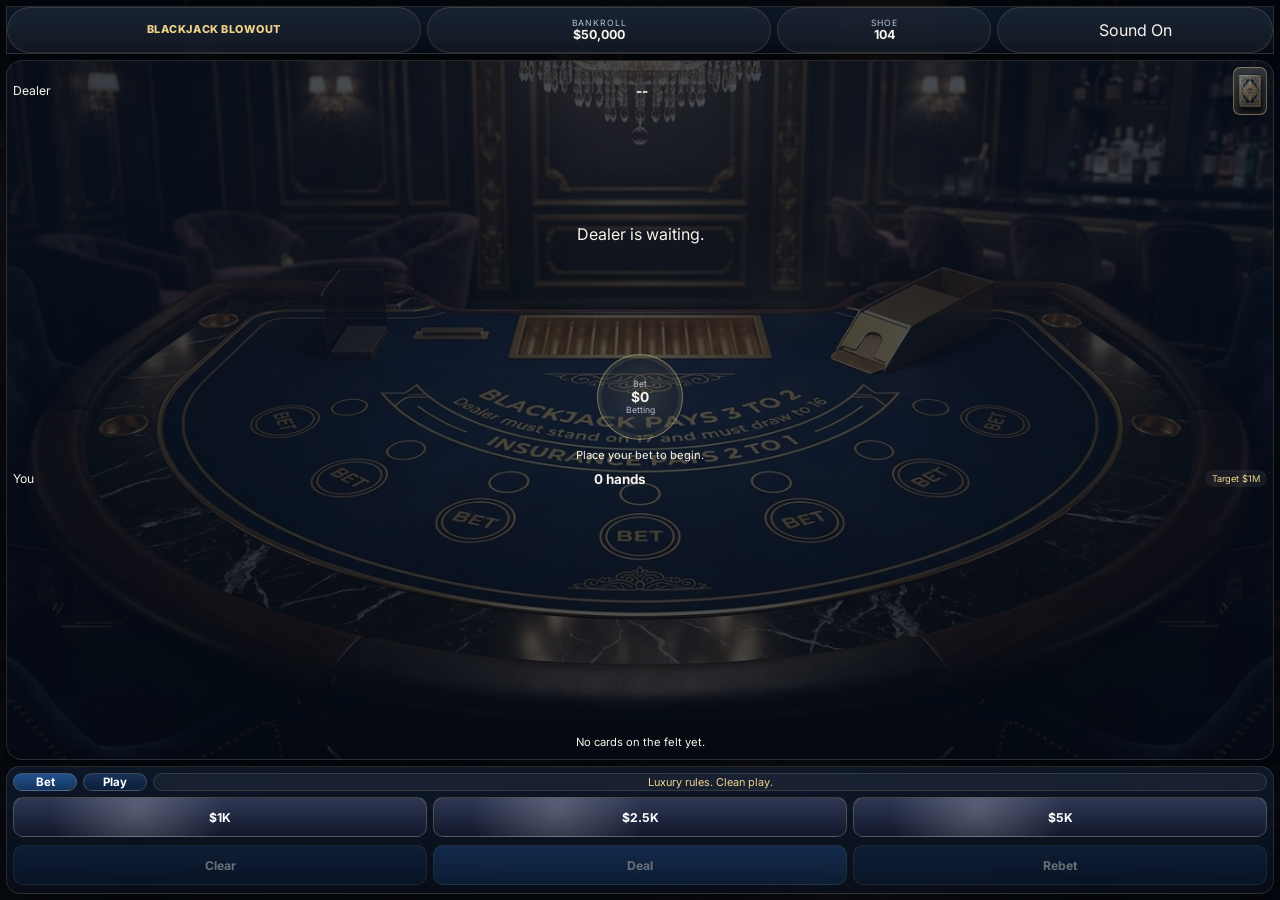
==== commit 5c1f835c: "Redesign Blackjack Blowout for true viewport-only mobile play" ====
--- a/blackjack-blowout/index.html
+++ b/blackjack-blowout/index.html
@@ -10,71 +10,76 @@
   <link rel="stylesheet" href="./styles.css" />
 </head>
 <body>
-  <div class="app-shell">
+  <div class="game-shell">
     <div class="ambient-bg"></div>
-    <main class="game-layout">
-      <header class="hud-bar glass-panel">
-        <div class="hud-chip brand-chip">BLACKJACK BLOWOUT</div>
-        <div class="hud-chip"><span>Bankroll</span><strong id="bankrollValue">$50,000</strong></div>
-        <div class="hud-chip compact"><span>Shoe</span><strong id="shoeCountMobile">104</strong></div>
-        <button class="hud-chip sound-chip" id="soundToggle" aria-label="Toggle sound">Sound On</button>
+    <main class="game">
+      <header class="topbar glass-panel">
+        <div class="top-pill brand-pill">BLACKJACK BLOWOUT</div>
+        <div class="top-pill"><span>Bankroll</span><strong id="bankrollValue">$50,000</strong></div>
+        <div class="top-pill"><span>Shoe</span><strong id="shoeCountMobile">104</strong></div>
+        <button class="top-pill sound-pill" id="soundToggle">Sound On</button>
       </header>
 
-      <section class="table-frame">
-        <div class="table-surface" id="tableSurface">
-          <img class="table-hero" src="./assets/generated/02-table-hero-bg.png" alt="Luxury blackjack table" />
-          <div class="table-overlay"></div>
+      <section class="table glass-panel" id="tableSurface">
+        <img class="table-hero" src="./assets/generated/02-table-hero-bg.png" alt="Luxury blackjack table" />
+        <div class="table-overlay"></div>
 
-          <div class="table-grid">
-            <section class="dealer-zone zone">
-              <div class="zone-topline">
-                <div class="zone-label-wrap">
-                  <span class="label">Dealer</span>
-                  <strong id="dealerTotal">--</strong>
-                </div>
-                <div class="shoe-stack" id="shoeStack" title="Shoe"></div>
-              </div>
-              <div class="hand-row" id="dealerHand"></div>
-            </section>
+        <section class="hand-area dealer-area">
+          <div class="hand-head">
+            <span>Dealer</span>
+            <strong id="dealerTotal">--</strong>
+            <div class="shoe-stack" id="shoeStack" title="Shoe"></div>
+          </div>
+          <div class="cards" id="dealerHand"></div>
+        </section>
 
-            <section class="center-zone">
-              <div class="status-banner glass-panel" id="statusBanner">Place your bet to begin.</div>
-              <div class="bet-circle" id="betCircle">
-                <span>Bet</span>
-                <strong id="currentBetValue">$0</strong>
-                <small id="roundPhaseLabel">Betting</small>
-              </div>
-            </section>
+        <div class="center-overlay">
+          <div class="bet-pill" id="betCircle">
+            <span>Bet</span>
+            <strong id="currentBetValue">$0</strong>
+            <small id="roundPhaseLabel">Betting</small>
+          </div>
+          <div class="status-toast" id="statusBanner">Place your bet to begin.</div>
+        </div>
 
-            <section class="player-zone zone">
-              <div class="zone-topline">
-                <div class="zone-label-wrap">
-                  <span class="label">Player</span>
-                  <strong id="playerSummary">0 hands</strong>
-                </div>
-                <div class="mini-campaign" id="campaignState">Target $1M</div>
-              </div>
-              <div class="hands-grid" id="playerHands"></div>
-            </section>
+        <section class="hand-area player-area">
+          <div class="hand-head">
+            <span>You</span>
+            <strong id="playerSummary">0 hands</strong>
+            <div class="mini-campaign" id="campaignState">Target $1M</div>
+          </div>
+          <div class="player-hand-tabs" id="playerHandTabs"></div>
+          <div class="cards cards-player" id="playerHands"></div>
+        </section>
+      </section>
+
+      <footer class="dock glass-panel">
+        <div class="dock-top">
+          <button class="mode-btn active" id="betModeBtn">Bet</button>
+          <button class="mode-btn" id="playModeBtn">Play</button>
+          <div class="dock-message" id="tableMessage">Luxury rules. Clean play.</div>
+        </div>
+
+        <div class="dock-panel dock-panel-bet active" id="betPanel">
+          <div class="chip-grid" id="chipRow">
+            <button class="chip-btn" data-chip="1000">$1K</button>
+            <button class="chip-btn" data-chip="2500">$2.5K</button>
+            <button class="chip-btn" data-chip="5000">$5K</button>
+          </div>
+          <div class="bet-actions">
+            <button class="ghost-btn" id="clearBetBtn">Clear</button>
+            <button class="primary-btn" id="dealBtn">Deal</button>
+            <button class="ghost-btn" id="rebetBtn">Rebet</button>
           </div>
         </div>
-      </section>
 
-      <footer class="control-dock glass-panel">
-        <div class="controls-meta" id="tableMessage">Luxury rules. Clean play. Big swings.</div>
-        <div class="chip-row" id="chipRow">
-          <button class="chip-btn chip-1000" data-chip="1000">$1K</button>
-          <button class="chip-btn chip-2500" data-chip="2500">$2.5K</button>
-          <button class="chip-btn chip-5000" data-chip="5000">$5K</button>
-          <button class="ghost-btn" id="clearBetBtn">Clear</button>
-          <button class="ghost-btn" id="rebetBtn">Rebet</button>
-          <button class="primary-btn" id="dealBtn">Deal</button>
-        </div>
-        <div class="action-row">
-          <button class="action-btn" id="hitBtn">Hit</button>
-          <button class="action-btn" id="standBtn">Stand</button>
-          <button class="action-btn" id="doubleBtn">Double</button>
-          <button class="action-btn" id="splitBtn">Split</button>
+        <div class="dock-panel dock-panel-play" id="playPanel">
+          <div class="action-grid">
+            <button class="action-btn" id="hitBtn">Hit</button>
+            <button class="action-btn" id="standBtn">Stand</button>
+            <button class="action-btn" id="doubleBtn">Double</button>
+            <button class="action-btn" id="splitBtn">Split</button>
+          </div>
         </div>
       </footer>
     </main>
--- a/blackjack-blowout/styles.css
+++ b/blackjack-blowout/styles.css
@@ -1,108 +1,106 @@
 :root {
   --gold: #d7b56d;
   --gold-hi: #f0d38a;
-  --felt-a: #123158;
-  --felt-b: #0b1c37;
   --text: #f8f3eb;
   --muted: #b8c2d6;
   --card: #f5efe5;
-  --shadow-xl: 0 12px 28px rgba(0, 0, 0, 0.36);
-  --shadow-card: 0 8px 20px rgba(0, 0, 0, 0.26), 0 2px 5px rgba(0, 0, 0, 0.16);
+  --vh: 100dvh;
+  --topbar-h: 46px;
+  --dock-h: 136px;
+  --gap: 6px;
+  --card-w: clamp(36px, 10vw, 50px);
+  --card-overlap: clamp(10px, 2.8vw, 16px);
+  --shadow-xl: 0 10px 24px rgba(0, 0, 0, 0.34);
+  --shadow-card: 0 6px 14px rgba(0, 0, 0, 0.22);
 }
 * { box-sizing: border-box; -webkit-tap-highlight-color: transparent; }
-html, body { margin: 0; width: 100%; height: 100%; overflow: hidden; }
+html, body {
+  margin: 0;
+  width: 100%;
+  height: 100%;
+  overflow: hidden;
+}
 body {
   font-family: 'Inter', system-ui, sans-serif;
+  background: #06111e;
   color: var(--text);
-  background: #07111f;
 }
 button { font: inherit; }
-.app-shell {
-  position: relative;
+.game-shell {
   width: 100vw;
-  height: 100dvh;
-  overflow: hidden;
+  height: var(--vh);
+  overflow: hidden;
+  position: relative;
 }
 .ambient-bg {
   position: absolute;
   inset: 0;
   background:
-    linear-gradient(rgba(4, 9, 18, 0.7), rgba(4, 9, 18, 0.85)),
+    linear-gradient(rgba(4, 8, 16, .75), rgba(4, 8, 16, .88)),
     url('./assets/generated/05-ambient-marble-lounge-bg.png') center/cover no-repeat;
-  filter: blur(1px) saturate(1.05);
   transform: scale(1.03);
-}
-.game-layout {
+  filter: blur(1px) saturate(1.04);
+}
+.game {
   position: relative;
   z-index: 1;
   width: 100%;
   height: 100%;
+  display: grid;
+  grid-template-rows: var(--topbar-h) 1fr var(--dock-h);
+  gap: var(--gap);
   padding: max(6px, env(safe-area-inset-top)) 6px max(6px, env(safe-area-inset-bottom));
-  display: grid;
-  grid-template-rows: auto minmax(0, 1fr) auto;
-  gap: 6px;
   overflow: hidden;
 }
 .glass-panel {
-  background: linear-gradient(180deg, rgba(17, 30, 52, 0.78), rgba(8, 15, 28, 0.72));
-  border: 1px solid rgba(240, 211, 138, 0.16);
+  background: linear-gradient(180deg, rgba(15, 27, 47, .8), rgba(8, 15, 28, .76));
+  border: 1px solid rgba(240, 211, 138, .14);
   box-shadow: var(--shadow-xl);
   backdrop-filter: blur(10px);
 }
-.hud-bar {
-  min-height: 0;
-  border-radius: 14px;
-  padding: 6px;
-  display: grid;
-  grid-template-columns: 1.2fr 1fr .55fr .72fr;
-  gap: 6px;
-}
-.hud-chip {
+.topbar {
+  min-height: 0;
+  display: grid;
+  grid-template-columns: 1.2fr 1fr .62fr .8fr;
+  gap: 6px;
+}
+.top-pill {
   min-width: 0;
+  height: 100%;
   border-radius: 999px;
-  padding: 6px 8px;
   background: rgba(255,255,255,.05);
   border: 1px solid rgba(240,211,138,.14);
   display: flex;
   flex-direction: column;
   justify-content: center;
   align-items: center;
+  line-height: 1.05;
+  padding: 4px 6px;
   text-align: center;
-  line-height: 1.1;
-}
-.hud-chip span, .label {
-  font-size: .58rem;
+}
+.top-pill span {
+  font-size: .54rem;
+  color: var(--muted);
   text-transform: uppercase;
-  letter-spacing: .12em;
-  color: var(--muted);
-}
-.hud-chip strong { font-size: .82rem; }
-.brand-chip {
-  font-size: .72rem;
+  letter-spacing: .1em;
+}
+.top-pill strong { font-size: .78rem; }
+.brand-pill {
+  font-size: .68rem;
   font-weight: 800;
-  letter-spacing: .06em;
   color: var(--gold-hi);
-}
-.sound-chip {
-  cursor: pointer;
-  color: var(--text);
-}
-.table-frame {
-  min-height: 0;
-  border-radius: 18px;
+  letter-spacing: .05em;
+}
+.sound-pill { color: var(--text); cursor: pointer; }
+.table {
+  min-height: 0;
+  position: relative;
+  overflow: hidden;
+  border-radius: 16px;
+  display: grid;
+  grid-template-rows: 1fr auto 1fr;
+  gap: 4px;
   padding: 6px;
-  background: linear-gradient(135deg, #2a2d36, #11151d 55%, #0b0d12);
-  border: 1px solid rgba(240,211,138,.18);
-  overflow: hidden;
-}
-.table-surface {
-  position: relative;
-  width: 100%;
-  height: 100%;
-  min-height: 0;
-  border-radius: 14px;
-  overflow: hidden;
-  background: linear-gradient(180deg, var(--felt-a), var(--felt-b));
 }
 .table-hero {
   position: absolute;
@@ -110,197 +108,217 @@
   width: 100%;
   height: 100%;
   object-fit: cover;
-  opacity: .33;
+  opacity: .3;
 }
 .table-overlay {
   position: absolute;
   inset: 0;
-  background: radial-gradient(circle at center, transparent 0, rgba(6,12,24,.08) 40%, rgba(6,12,24,.42) 100%);
-}
-.table-grid {
+  background: radial-gradient(circle at center, transparent 0, rgba(6, 12, 24, .08) 40%, rgba(6, 12, 24, .42) 100%);
+}
+.hand-area {
+  min-height: 0;
   position: relative;
   z-index: 1;
-  height: 100%;
-  display: grid;
-  grid-template-rows: minmax(0, 1fr) auto minmax(0, 1.15fr);
+  display: grid;
+  grid-template-rows: auto 1fr;
   gap: 4px;
-  padding: 6px;
-}
-.zone, .center-zone {
-  min-height: 0;
-  display: grid;
-  gap: 4px;
-}
-.zone-topline {
-  display: flex;
-  justify-content: space-between;
-  align-items: center;
-  gap: 8px;
-  min-height: 0;
-}
-.zone-label-wrap {
-  min-width: 0;
-  display: flex;
-  flex-direction: column;
-  line-height: 1.05;
-}
-.zone-label-wrap strong {
-  font-size: .9rem;
-}
+  overflow: hidden;
+}
+.hand-head {
+  min-height: 0;
+  display: grid;
+  grid-template-columns: auto 1fr auto;
+  align-items: center;
+  gap: 6px;
+  font-size: .76rem;
+}
+.hand-head strong { justify-self: center; font-size: .84rem; }
 .shoe-stack {
-  width: min(9vw, 36px);
-  height: calc(min(9vw, 36px) * 1.45);
-  border-radius: 8px;
+  width: min(8vw, 34px);
+  height: calc(min(8vw, 34px) * 1.4);
+  border-radius: 7px;
   background: url('./assets/generated/04-card-back.png') center/cover no-repeat;
-  border: 1px solid rgba(240,211,138,.45);
+  border: 1px solid rgba(240,211,138,.42);
   box-shadow: var(--shadow-card);
-  flex: 0 0 auto;
-}
-.hand-row, .hand-cards {
-  min-height: 0;
-  display: flex;
-  align-items: flex-end;
-  overflow: hidden;
+}
+.cards {
+  min-height: 0;
+  display: flex;
+  align-items: center;
+  justify-content: center;
+  overflow: hidden;
+  padding-inline: 2px;
 }
 .card {
-  width: min(11vw, 48px);
+  width: var(--card-w);
   aspect-ratio: 5 / 7;
   border-radius: 8px;
   background: linear-gradient(180deg, #fffdf9, var(--card));
+  color: #131820;
   box-shadow: var(--shadow-card);
-  margin-left: -10px;
+  flex: 0 0 auto;
+  margin-left: calc(var(--card-overlap) * -1);
   overflow: hidden;
 }
 .card:first-child { margin-left: 0; }
-.card.face-down { background: url('./assets/generated/04-card-back.png') center/cover no-repeat; }
+.card.face-down {
+  background: url('./assets/generated/04-card-back.png') center/cover no-repeat;
+}
 .card-inner {
   display: flex;
   flex-direction: column;
   justify-content: space-between;
   height: 100%;
   padding: 4px;
-  color: #141820;
-}
-.card-value { font-size: .72rem; font-weight: 800; }
-.card-suit { font-size: .78rem; }
+}
+.card-value { font-size: .68rem; font-weight: 800; }
+.card-suit { font-size: .72rem; }
 .card.center-mark {
   display: flex;
   align-items: center;
   justify-content: center;
-  font-size: 1rem;
+  font-size: .96rem;
   font-weight: 800;
 }
 .card.red .card-inner, .card.red.center-mark { color: #b3263d; }
-.center-zone {
+.center-overlay {
+  min-height: 0;
+  position: relative;
+  z-index: 2;
+  display: grid;
   place-items: center;
-  align-content: center;
   gap: 4px;
 }
-.status-banner {
-  border-radius: 999px;
-  padding: 5px 10px;
-  text-align: center;
-  font-weight: 700;
-  font-size: .74rem;
-  max-width: 100%;
-}
-.bet-circle {
-  width: min(22vw, 88px);
+.bet-pill {
+  width: min(22vw, 86px);
   aspect-ratio: 1;
   border-radius: 50%;
   border: 1px solid rgba(240,211,138,.5);
+  background: radial-gradient(circle at center, rgba(240,211,138,.12), rgba(10,21,41,.28));
   display: flex;
   flex-direction: column;
   justify-content: center;
   align-items: center;
   text-align: center;
-  background: radial-gradient(circle at center, rgba(240,211,138,.12), rgba(10,21,41,.28));
   box-shadow: inset 0 0 0 4px rgba(240,211,138,.08);
 }
-.bet-circle span, .bet-circle small { font-size: .58rem; color: var(--muted); }
-.bet-circle strong { font-size: .92rem; }
-.hands-grid {
-  min-height: 0;
-  display: grid;
-  grid-template-columns: 1fr;
+.bet-pill span, .bet-pill small {
+  font-size: .54rem;
+  color: var(--muted);
+}
+.bet-pill strong { font-size: .86rem; }
+.status-toast {
+  max-width: 88%;
+  padding: 4px 10px;
+  font-size: .7rem;
+  white-space: nowrap;
+  overflow: hidden;
+  text-overflow: ellipsis;
+  border-radius: 999px;
+  text-align: center;
+}
+.player-hand-tabs {
+  min-height: 0;
+  display: flex;
   gap: 4px;
-  overflow: hidden;
-}
-.player-hand {
-  min-height: 0;
-  border-radius: 12px;
-  padding: 6px;
-  background: linear-gradient(180deg, rgba(15,27,47,.72), rgba(8,15,28,.82));
-  border: 1px solid rgba(240,211,138,.14);
-  display: grid;
-  gap: 4px;
-  overflow: hidden;
-}
-.player-hand.active { box-shadow: 0 0 0 1px rgba(240,211,138,.35); }
-.hand-header {
-  display: flex;
-  justify-content: space-between;
-  align-items: center;
-  gap: 6px;
-  min-height: 0;
-}
-.hand-header strong { font-size: .76rem; }
-.result-tag {
-  font-size: .56rem;
-  text-transform: uppercase;
-  letter-spacing: .08em;
-  padding: 3px 6px;
+  justify-content: center;
+  overflow: hidden;
+}
+.hand-tab {
+  border: 1px solid rgba(240,211,138,.18);
+  background: rgba(255,255,255,.06);
+  color: var(--text);
   border-radius: 999px;
-  background: rgba(255,255,255,.08);
-}
-.result-tag.win, .result-tag.blackjack { background: rgba(101,211,157,.18); color: #bff5d9; }
-.result-tag.lose, .result-tag.bust { background: rgba(213,91,106,.18); color: #ffcad2; }
-.result-tag.push { background: rgba(240,211,138,.14); color: #f0d38a; }
+  padding: 3px 8px;
+  font-size: .62rem;
+  white-space: nowrap;
+}
+.hand-tab.active { background: rgba(240,211,138,.16); color: var(--gold-hi); }
+.cards-player {
+  transform-origin: center center;
+}
 .mini-campaign {
-  font-size: .62rem;
+  font-size: .58rem;
   color: var(--gold-hi);
   background: rgba(255,255,255,.06);
-  padding: 4px 7px;
   border-radius: 999px;
+  padding: 3px 7px;
   white-space: nowrap;
 }
-.control-dock {
+.dock {
   min-height: 0;
   border-radius: 14px;
   padding: 6px;
   display: grid;
-  grid-template-rows: auto auto auto;
-  gap: 6px;
-}
-.controls-meta {
-  min-width: 0;
-  font-size: .7rem;
-  color: var(--gold-hi);
-  text-align: center;
-  white-space: nowrap;
-  overflow: hidden;
-  text-overflow: ellipsis;
-}
-.chip-row {
-  display: grid;
-  grid-template-columns: repeat(6, 1fr);
-  gap: 5px;
-}
-.action-row {
-  display: grid;
-  grid-template-columns: repeat(4, 1fr);
-  gap: 5px;
-}
-.chip-btn, .ghost-btn, .primary-btn, .action-btn {
-  min-width: 0;
-  height: clamp(30px, 5vh, 38px);
-  border-radius: 999px;
+  grid-template-rows: auto 1fr;
+  gap: 6px;
+  overflow: hidden;
+}
+.dock-top {
+  display: grid;
+  grid-template-columns: 56px 56px 1fr;
+  gap: 6px;
+  min-height: 0;
+}
+.mode-btn, .chip-btn, .ghost-btn, .primary-btn, .action-btn {
   border: 1px solid rgba(240,211,138,.22);
+  border-radius: 10px;
   color: #fff;
   cursor: pointer;
-  padding: 0 6px;
+  min-width: 0;
+  min-height: 0;
+}
+.mode-btn {
+  background: linear-gradient(180deg, #183258, #0c1e3a);
+  font-size: .72rem;
   font-weight: 700;
-  font-size: .74rem;
+}
+.mode-btn.active { background: linear-gradient(180deg, #21518d, #13345c); }
+.dock-message {
+  min-width: 0;
+  border-radius: 10px;
+  background: rgba(255,255,255,.05);
+  border: 1px solid rgba(240,211,138,.14);
+  display: flex;
+  align-items: center;
+  justify-content: center;
+  padding: 0 8px;
+  font-size: .68rem;
+  color: var(--gold-hi);
+  white-space: nowrap;
+  overflow: hidden;
+  text-overflow: ellipsis;
+}
+.dock-panel {
+  min-height: 0;
+  display: none;
+}
+.dock-panel.active {
+  display: grid;
+  gap: 6px;
+  min-height: 0;
+}
+.chip-grid {
+  display: grid;
+  grid-template-columns: repeat(3, 1fr);
+  gap: 6px;
+}
+.bet-actions {
+  display: grid;
+  grid-template-columns: repeat(3, 1fr);
+  gap: 6px;
+}
+.action-grid {
+  display: grid;
+  grid-template-columns: repeat(2, 1fr);
+  gap: 6px;
+  height: 100%;
+}
+.chip-btn, .ghost-btn, .primary-btn, .action-btn {
+  height: clamp(32px, 5.2vh, 40px);
+  padding: 0 8px;
+  font-size: .76rem;
+  font-weight: 700;
 }
 .chip-btn {
   background: radial-gradient(circle at 30% 30%, rgba(255,255,255,.22), transparent 30%), linear-gradient(180deg, #2f3755, #11182c);
@@ -309,7 +327,7 @@
   background: linear-gradient(180deg, #183258, #0c1e3a);
 }
 .primary-btn { background: linear-gradient(180deg, #21518d, #13345c); }
-.chip-btn[disabled], .ghost-btn[disabled], .primary-btn[disabled], .action-btn[disabled] {
+.chip-btn[disabled], .ghost-btn[disabled], .primary-btn[disabled], .action-btn[disabled], .mode-btn[disabled] {
   opacity: .4;
   cursor: not-allowed;
 }
@@ -319,20 +337,24 @@
   25% { transform: rotate(-4deg) translateX(-2px); }
   75% { transform: rotate(4deg) translateX(2px); }
 }
+@media (max-height: 740px) {
+  :root {
+    --topbar-h: 42px;
+    --dock-h: 124px;
+    --card-w: clamp(34px, 9vw, 44px);
+  }
+  .top-pill span, .bet-pill span, .bet-pill small { font-size: .5rem; }
+  .top-pill strong, .hand-head strong, .bet-pill strong { font-size: .74rem; }
+  .brand-pill { font-size: .62rem; }
+  .status-toast, .dock-message { font-size: .64rem; }
+  .chip-btn, .ghost-btn, .primary-btn, .action-btn { height: 30px; font-size: .7rem; }
+}
 @media (min-width: 768px) {
-  .game-layout { padding: max(8px, env(safe-area-inset-top)) 8px max(8px, env(safe-area-inset-bottom)); gap: 8px; }
-  .hud-bar { grid-template-columns: 1.2fr 1fr .6fr .7fr; }
-  .card { width: min(7vw, 58px); }
-  .shoe-stack { width: min(6vw, 42px); height: calc(min(6vw, 42px) * 1.45); }
-  .bet-circle { width: min(12vw, 100px); }
-  .chip-btn, .ghost-btn, .primary-btn, .action-btn { font-size: .8rem; }
-}
-@media (max-height: 760px) {
-  .hud-chip span, .label, .bet-circle span, .bet-circle small { font-size: .52rem; }
-  .hud-chip strong, .zone-label-wrap strong, .bet-circle strong { font-size: .76rem; }
-  .brand-chip { font-size: .64rem; }
-  .status-banner { font-size: .68rem; padding: 4px 8px; }
-  .card { width: min(10vw, 42px); margin-left: -9px; }
-  .player-hand { padding: 5px; }
-  .chip-btn, .ghost-btn, .primary-btn, .action-btn { height: 30px; font-size: .68rem; }
-}
+  :root {
+    --topbar-h: 48px;
+    --dock-h: 128px;
+    --card-w: clamp(42px, 6vw, 58px);
+  }
+  .dock-top { grid-template-columns: 64px 64px 1fr; }
+  .action-grid { grid-template-columns: repeat(4, 1fr); }
+}
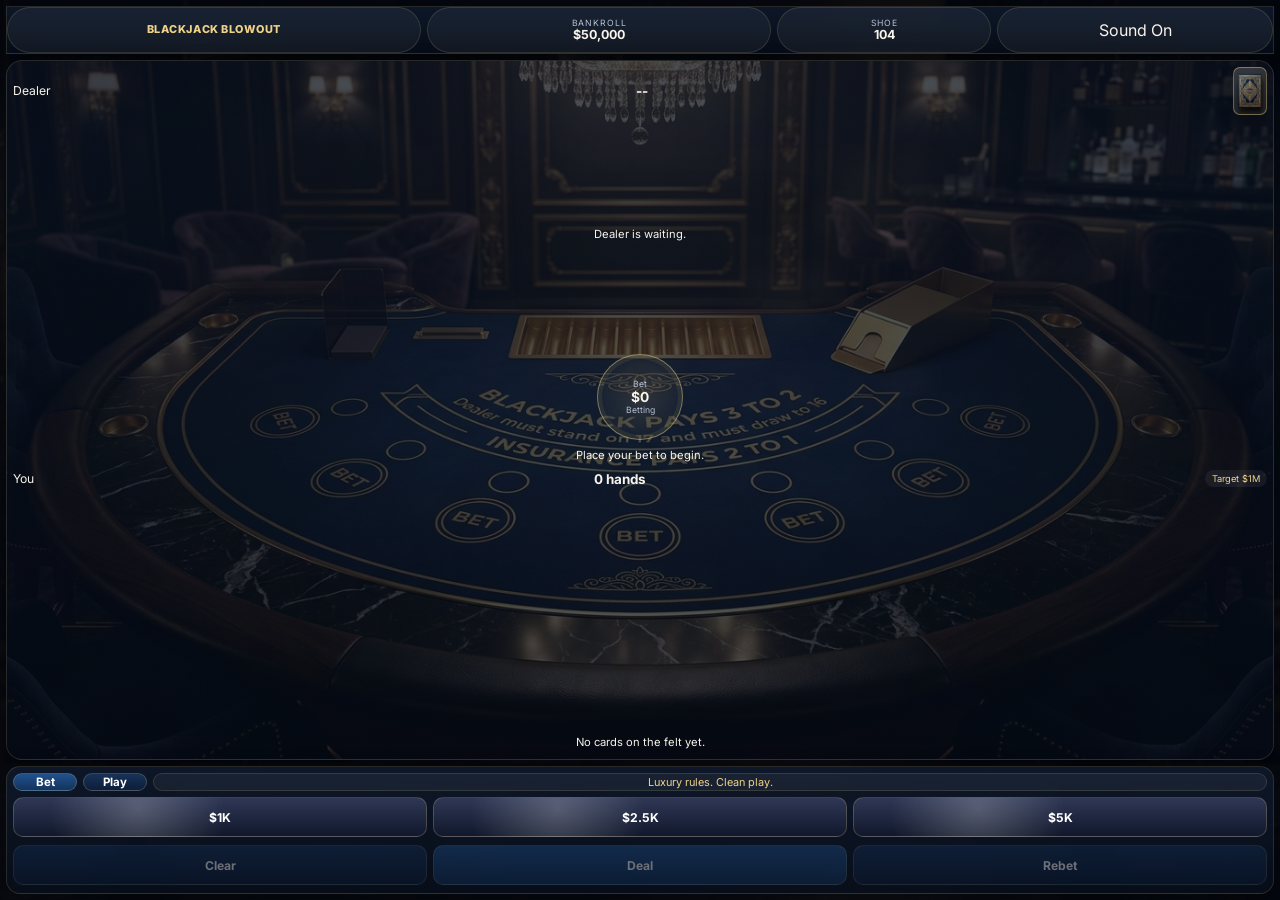
==== commit 2e02de19: "Add premium sound and animation feedback pass to Blackjack Blowout" ====
--- a/blackjack-blowout/index.html
+++ b/blackjack-blowout/index.html
@@ -15,7 +15,7 @@
     <main class="game">
       <header class="topbar glass-panel">
         <div class="top-pill brand-pill">BLACKJACK BLOWOUT</div>
-        <div class="top-pill"><span>Bankroll</span><strong id="bankrollValue">$50,000</strong></div>
+        <div class="top-pill bankroll-pill-wrap"><span>Bankroll</span><strong id="bankrollValue">$50,000</strong><span class="bankroll-delta" id="bankrollDelta"></span></div>
         <div class="top-pill"><span>Shoe</span><strong id="shoeCountMobile">104</strong></div>
         <button class="top-pill sound-pill" id="soundToggle">Sound On</button>
       </header>
@@ -23,6 +23,8 @@
       <section class="table glass-panel" id="tableSurface">
         <img class="table-hero" src="./assets/generated/02-table-hero-bg.png" alt="Luxury blackjack table" />
         <div class="table-overlay"></div>
+
+        <div class="deal-origin" id="dealOrigin" aria-hidden="true"></div>
 
         <section class="hand-area dealer-area">
           <div class="hand-head">
--- a/blackjack-blowout/styles.css
+++ b/blackjack-blowout/styles.css
@@ -85,6 +85,22 @@
   letter-spacing: .1em;
 }
 .top-pill strong { font-size: .78rem; }
+.bankroll-pill-wrap { position: relative; overflow: visible; }
+.bankroll-delta {
+  position: absolute;
+  right: 4px;
+  top: -8px;
+  font-size: .58rem;
+  font-weight: 800;
+  opacity: 0;
+  pointer-events: none;
+}
+.bankroll-delta.show {
+  animation: bankrollFloat .9s ease forwards;
+}
+.bankroll-delta.positive { color: #7ee2a8; }
+.bankroll-delta.negative { color: #ff9aa5; }
+.bankroll-delta.neutral { color: var(--gold-hi); }
 .brand-pill {
   font-size: .68rem;
   font-weight: 800;
@@ -101,6 +117,24 @@
   grid-template-rows: 1fr auto 1fr;
   gap: 4px;
   padding: 6px;
+}
+.deal-origin {
+  position: absolute;
+  top: 12px;
+  right: 12px;
+  width: var(--card-w);
+  aspect-ratio: 5 / 7;
+  pointer-events: none;
+  opacity: 0;
+}
+.table.is-ceremony::after {
+  content: '';
+  position: absolute;
+  inset: 0;
+  background: linear-gradient(110deg, transparent 0%, rgba(240,211,138,.18) 45%, transparent 70%);
+  transform: translateX(-120%);
+  animation: tableSweep .8s ease;
+  pointer-events: none;
 }
 .table-hero {
   position: absolute;
@@ -149,6 +183,7 @@
   overflow: hidden;
   padding-inline: 2px;
 }
+.cards.dealer-turn { filter: brightness(1.06); }
 .card {
   width: var(--card-w);
   aspect-ratio: 5 / 7;
@@ -159,7 +194,10 @@
   flex: 0 0 auto;
   margin-left: calc(var(--card-overlap) * -1);
   overflow: hidden;
-}
+  transform-origin: center center;
+}
+.card.dealing { animation: cardLand .26s cubic-bezier(.2,.8,.2,1); }
+.card.revealing { animation: revealFlip .28s ease; }
 .card:first-child { margin-left: 0; }
 .card.face-down {
   background: url('./assets/generated/04-card-back.png') center/cover no-repeat;
@@ -217,6 +255,7 @@
   border-radius: 999px;
   text-align: center;
 }
+.status-toast.is-shuffle { color: var(--gold-hi); box-shadow: 0 0 24px rgba(240,211,138,.18); }
 .player-hand-tabs {
   min-height: 0;
   display: flex;
@@ -233,9 +272,30 @@
   font-size: .62rem;
   white-space: nowrap;
 }
-.hand-tab.active { background: rgba(240,211,138,.16); color: var(--gold-hi); }
+.hand-tab.active { background: rgba(240,211,138,.16); color: var(--gold-hi); animation: tabPulse .8s ease; }
 .cards-player {
   transform-origin: center center;
+}
+.cards-player .player-hand {
+  width: 100%;
+}
+.player-hand { transition: transform .22s ease, filter .22s ease, box-shadow .22s ease, opacity .22s ease; }
+.player-hand.active { box-shadow: 0 0 0 1px rgba(240,211,138,.35), 0 0 18px rgba(240,211,138,.14); transform: translateY(-2px); }
+.player-hand.win { box-shadow: 0 0 0 1px rgba(240,211,138,.45), 0 0 20px rgba(240,211,138,.18); animation: handWin .45s ease; }
+.player-hand.blackjack { box-shadow: 0 0 0 1px rgba(126,226,168,.55), 0 0 22px rgba(240,211,138,.24); animation: handBlackjack .75s ease; }
+.player-hand.lose, .player-hand.bust { filter: saturate(.72) brightness(.82); opacity: .88; }
+.player-hand.push { box-shadow: 0 0 0 1px rgba(240,211,138,.24); }
+.cards-player .hand-cards {
+  min-height: 0;
+  display: flex;
+  flex-direction: row;
+  flex-wrap: nowrap;
+  align-items: center;
+  justify-content: center;
+  overflow: hidden;
+}
+.cards-player .hand-cards .card {
+  flex: 0 0 auto;
 }
 .mini-campaign {
   font-size: .58rem;
@@ -245,6 +305,7 @@
   padding: 3px 7px;
   white-space: nowrap;
 }
+.bet-pill.pulse { animation: betPulse .24s ease; }
 .dock {
   min-height: 0;
   border-radius: 14px;
@@ -274,6 +335,7 @@
   font-weight: 700;
 }
 .mode-btn.active { background: linear-gradient(180deg, #21518d, #13345c); }
+.chip-btn:hover, .chip-btn:active { transform: scale(.97); }
 .dock-message {
   min-width: 0;
   border-radius: 10px;
@@ -331,11 +393,69 @@
   opacity: .4;
   cursor: not-allowed;
 }
+.float-delta {
+  position: absolute;
+  left: 50%;
+  top: 50%;
+  transform: translate(-50%, 0);
+  font-size: .72rem;
+  font-weight: 800;
+  pointer-events: none;
+  opacity: 0;
+}
+.float-delta.positive { color: #7ee2a8; }
+.float-delta.negative { color: #ff9aa5; }
+.float-delta.neutral { color: var(--gold-hi); }
+.float-delta.show { animation: floatDelta .95s ease forwards; }
 .shoe-shuffling { animation: shuffleShake .7s ease 2; }
+.shoe-shuffling-premium { animation: shuffleShake .7s ease 2, shoeGlow .8s ease; }
 @keyframes shuffleShake {
   0%,100% { transform: rotate(0); }
   25% { transform: rotate(-4deg) translateX(-2px); }
   75% { transform: rotate(4deg) translateX(2px); }
+}
+@keyframes cardLand {
+  0% { transform: translateY(-8px) scale(.95) rotate(-4deg); opacity: .1; }
+  100% { transform: translateY(0) scale(1) rotate(0); opacity: 1; }
+}
+@keyframes revealFlip {
+  0% { transform: rotateY(0deg) scaleX(1); }
+  50% { transform: rotateY(90deg) scaleX(.92); }
+  100% { transform: rotateY(0deg) scaleX(1); }
+}
+@keyframes betPulse {
+  0%,100% { transform: scale(1); }
+  50% { transform: scale(1.08); }
+}
+@keyframes handWin {
+  0%,100% { transform: translateY(0); }
+  50% { transform: translateY(-2px); }
+}
+@keyframes handBlackjack {
+  0%,100% { transform: translateY(0); box-shadow: 0 0 0 1px rgba(126,226,168,.55), 0 0 22px rgba(240,211,138,.24); }
+  50% { transform: translateY(-4px); box-shadow: 0 0 0 1px rgba(126,226,168,.75), 0 0 30px rgba(240,211,138,.34); }
+}
+@keyframes tabPulse {
+  0%,100% { box-shadow: 0 0 0 rgba(240,211,138,0); }
+  50% { box-shadow: 0 0 12px rgba(240,211,138,.18); }
+}
+@keyframes floatDelta {
+  0% { opacity: 0; transform: translate(-50%, 8px) scale(.96); }
+  15% { opacity: 1; }
+  100% { opacity: 0; transform: translate(-50%, -22px) scale(1.04); }
+}
+@keyframes bankrollFloat {
+  0% { opacity: 0; transform: translateY(8px); }
+  15% { opacity: 1; }
+  100% { opacity: 0; transform: translateY(-12px); }
+}
+@keyframes shoeGlow {
+  0%,100% { box-shadow: var(--shadow-card); }
+  50% { box-shadow: 0 0 18px rgba(240,211,138,.26); }
+}
+@keyframes tableSweep {
+  0% { transform: translateX(-120%); }
+  100% { transform: translateX(120%); }
 }
 @media (max-height: 740px) {
   :root {
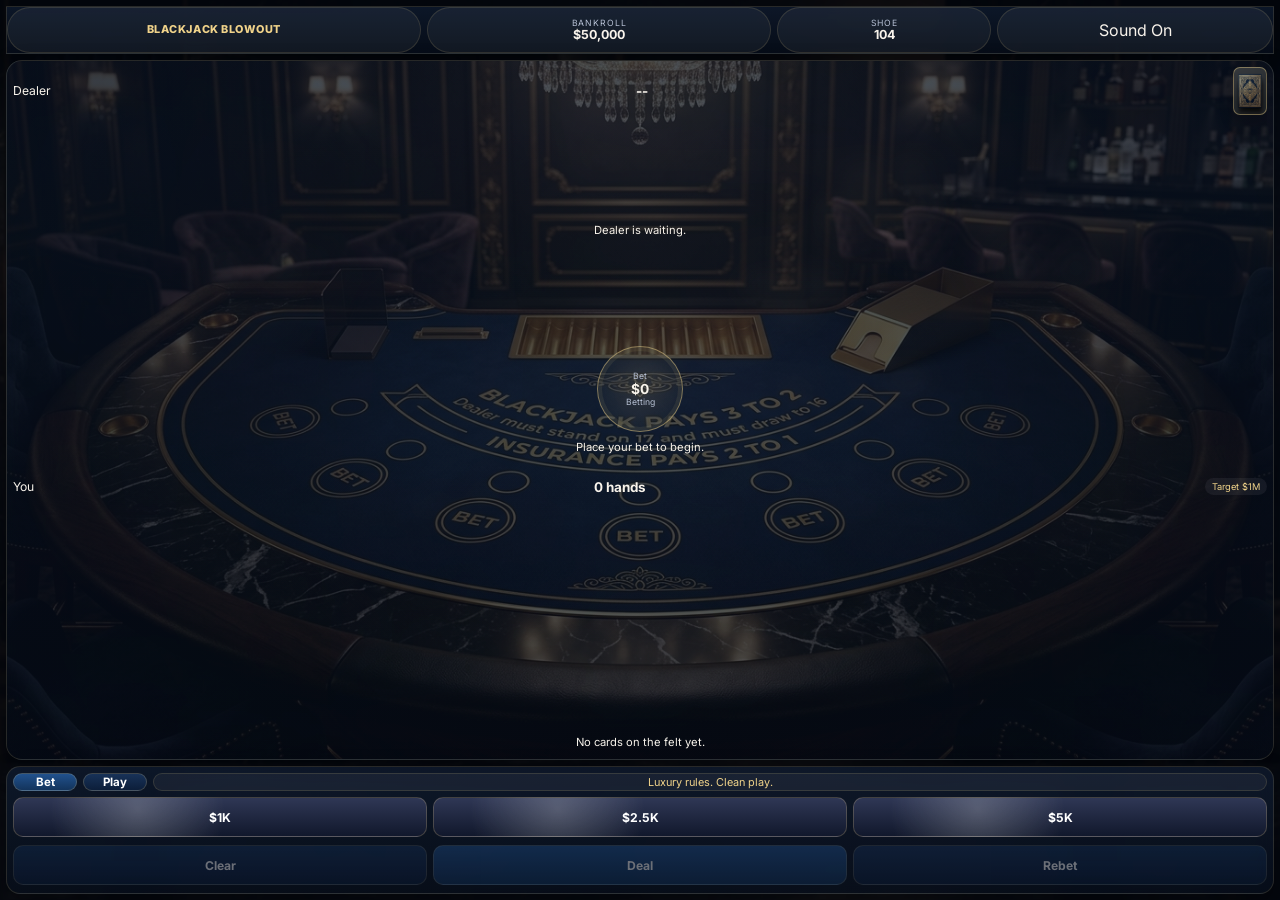
==== commit 14d7adcf: "Add real SFX pack and stronger visible motion feedback" ====
--- a/blackjack-blowout/index.html
+++ b/blackjack-blowout/index.html
@@ -42,6 +42,7 @@
             <small id="roundPhaseLabel">Betting</small>
           </div>
           <div class="status-toast" id="statusBanner">Place your bet to begin.</div>
+          <div class="motion-ribbon" id="motionRibbon"></div>
         </div>
 
         <section class="hand-area player-area">
--- a/blackjack-blowout/styles.css
+++ b/blackjack-blowout/styles.css
@@ -196,8 +196,8 @@
   overflow: hidden;
   transform-origin: center center;
 }
-.card.dealing { animation: cardLand .26s cubic-bezier(.2,.8,.2,1); }
-.card.revealing { animation: revealFlip .28s ease; }
+.card.dealing { animation: cardLand .34s cubic-bezier(.2,.8,.2,1) both; }
+.card.revealing { animation: revealFlip .42s ease both; }
 .card:first-child { margin-left: 0; }
 .card.face-down {
   background: url('./assets/generated/04-card-back.png') center/cover no-repeat;
@@ -256,6 +256,25 @@
   text-align: center;
 }
 .status-toast.is-shuffle { color: var(--gold-hi); box-shadow: 0 0 24px rgba(240,211,138,.18); }
+.motion-ribbon {
+  min-width: 0;
+  max-width: 78%;
+  padding: 5px 10px;
+  border-radius: 999px;
+  background: rgba(240,211,138,.14);
+  border: 1px solid rgba(240,211,138,.18);
+  color: var(--gold-hi);
+  font-size: .66rem;
+  font-weight: 700;
+  letter-spacing: .04em;
+  white-space: nowrap;
+  overflow: hidden;
+  text-overflow: ellipsis;
+  opacity: 0;
+  transform: translateY(-8px) scale(.98);
+  pointer-events: none;
+}
+.motion-ribbon.show { animation: ribbonIn .8s ease forwards; }
 .player-hand-tabs {
   min-height: 0;
   display: flex;
@@ -305,7 +324,7 @@
   padding: 3px 7px;
   white-space: nowrap;
 }
-.bet-pill.pulse { animation: betPulse .24s ease; }
+.bet-pill.pulse { animation: betPulse .34s ease; }
 .dock {
   min-height: 0;
   border-radius: 14px;
@@ -387,6 +406,10 @@
 }
 .ghost-btn, .action-btn, .primary-btn {
   background: linear-gradient(180deg, #183258, #0c1e3a);
+}
+#standBtn {
+  background: linear-gradient(180deg, #239b56, #166534);
+  border-color: rgba(160, 255, 192, 0.35);
 }
 .primary-btn { background: linear-gradient(180deg, #21518d, #13345c); }
 .chip-btn[disabled], .ghost-btn[disabled], .primary-btn[disabled], .action-btn[disabled], .mode-btn[disabled] {
@@ -415,17 +438,18 @@
   75% { transform: rotate(4deg) translateX(2px); }
 }
 @keyframes cardLand {
-  0% { transform: translateY(-8px) scale(.95) rotate(-4deg); opacity: .1; }
-  100% { transform: translateY(0) scale(1) rotate(0); opacity: 1; }
+  0% { transform: translateY(-18px) scale(.88) rotate(-8deg); opacity: 0; filter: brightness(1.2); }
+  65% { transform: translateY(2px) scale(1.03) rotate(1deg); opacity: 1; filter: brightness(1); }
+  100% { transform: translateY(0) scale(1) rotate(0); opacity: 1; filter: brightness(1); }
 }
 @keyframes revealFlip {
-  0% { transform: rotateY(0deg) scaleX(1); }
-  50% { transform: rotateY(90deg) scaleX(.92); }
-  100% { transform: rotateY(0deg) scaleX(1); }
+  0% { transform: rotateY(0deg) scaleX(1); filter: brightness(1); }
+  50% { transform: rotateY(90deg) scaleX(.88); filter: brightness(1.35); }
+  100% { transform: rotateY(0deg) scaleX(1); filter: brightness(1); }
 }
 @keyframes betPulse {
-  0%,100% { transform: scale(1); }
-  50% { transform: scale(1.08); }
+  0%,100% { transform: scale(1); box-shadow: inset 0 0 0 4px rgba(240,211,138,.08); }
+  50% { transform: scale(1.12); box-shadow: inset 0 0 0 4px rgba(240,211,138,.18), 0 0 18px rgba(240,211,138,.18); }
 }
 @keyframes handWin {
   0%,100% { transform: translateY(0); }
@@ -456,6 +480,12 @@
 @keyframes tableSweep {
   0% { transform: translateX(-120%); }
   100% { transform: translateX(120%); }
+}
+@keyframes ribbonIn {
+  0% { opacity: 0; transform: translateY(-8px) scale(.98); }
+  15% { opacity: 1; }
+  70% { opacity: 1; transform: translateY(0) scale(1); }
+  100% { opacity: 0; transform: translateY(4px) scale(1); }
 }
 @media (max-height: 740px) {
   :root {
